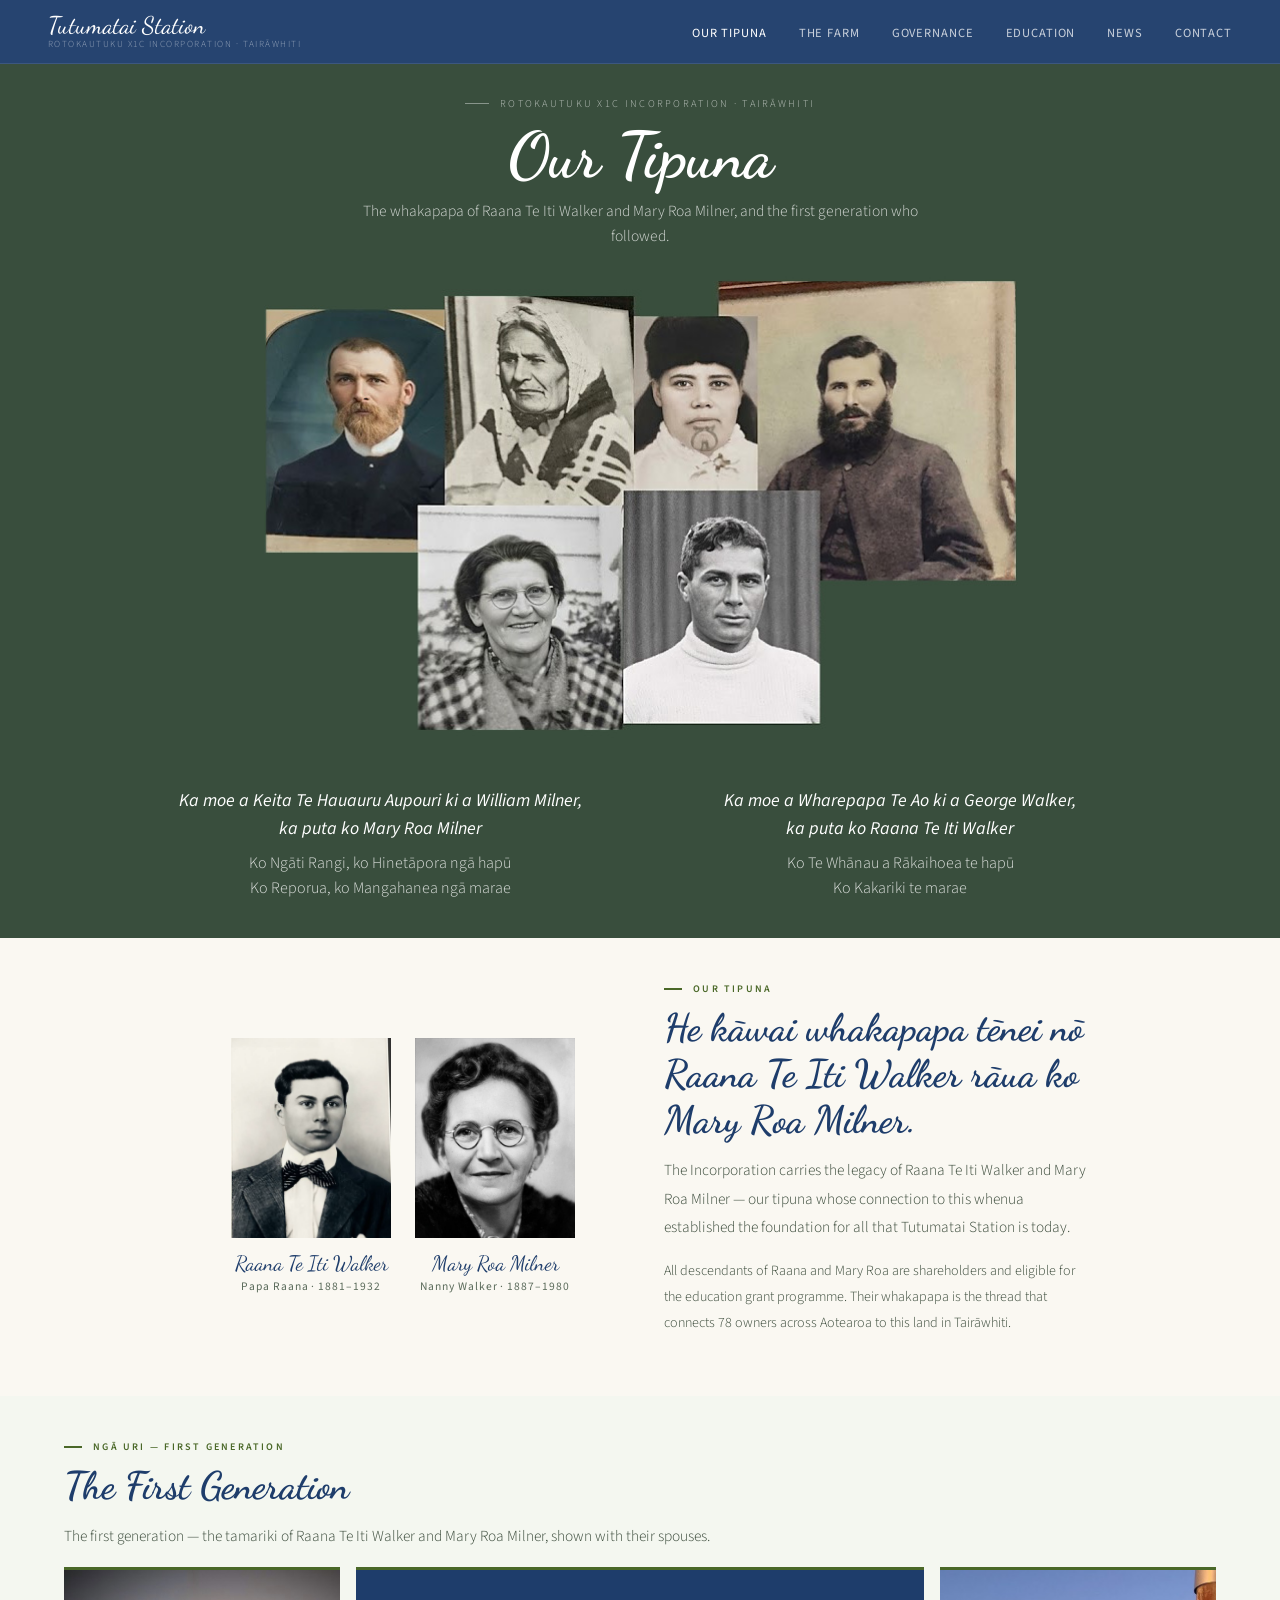
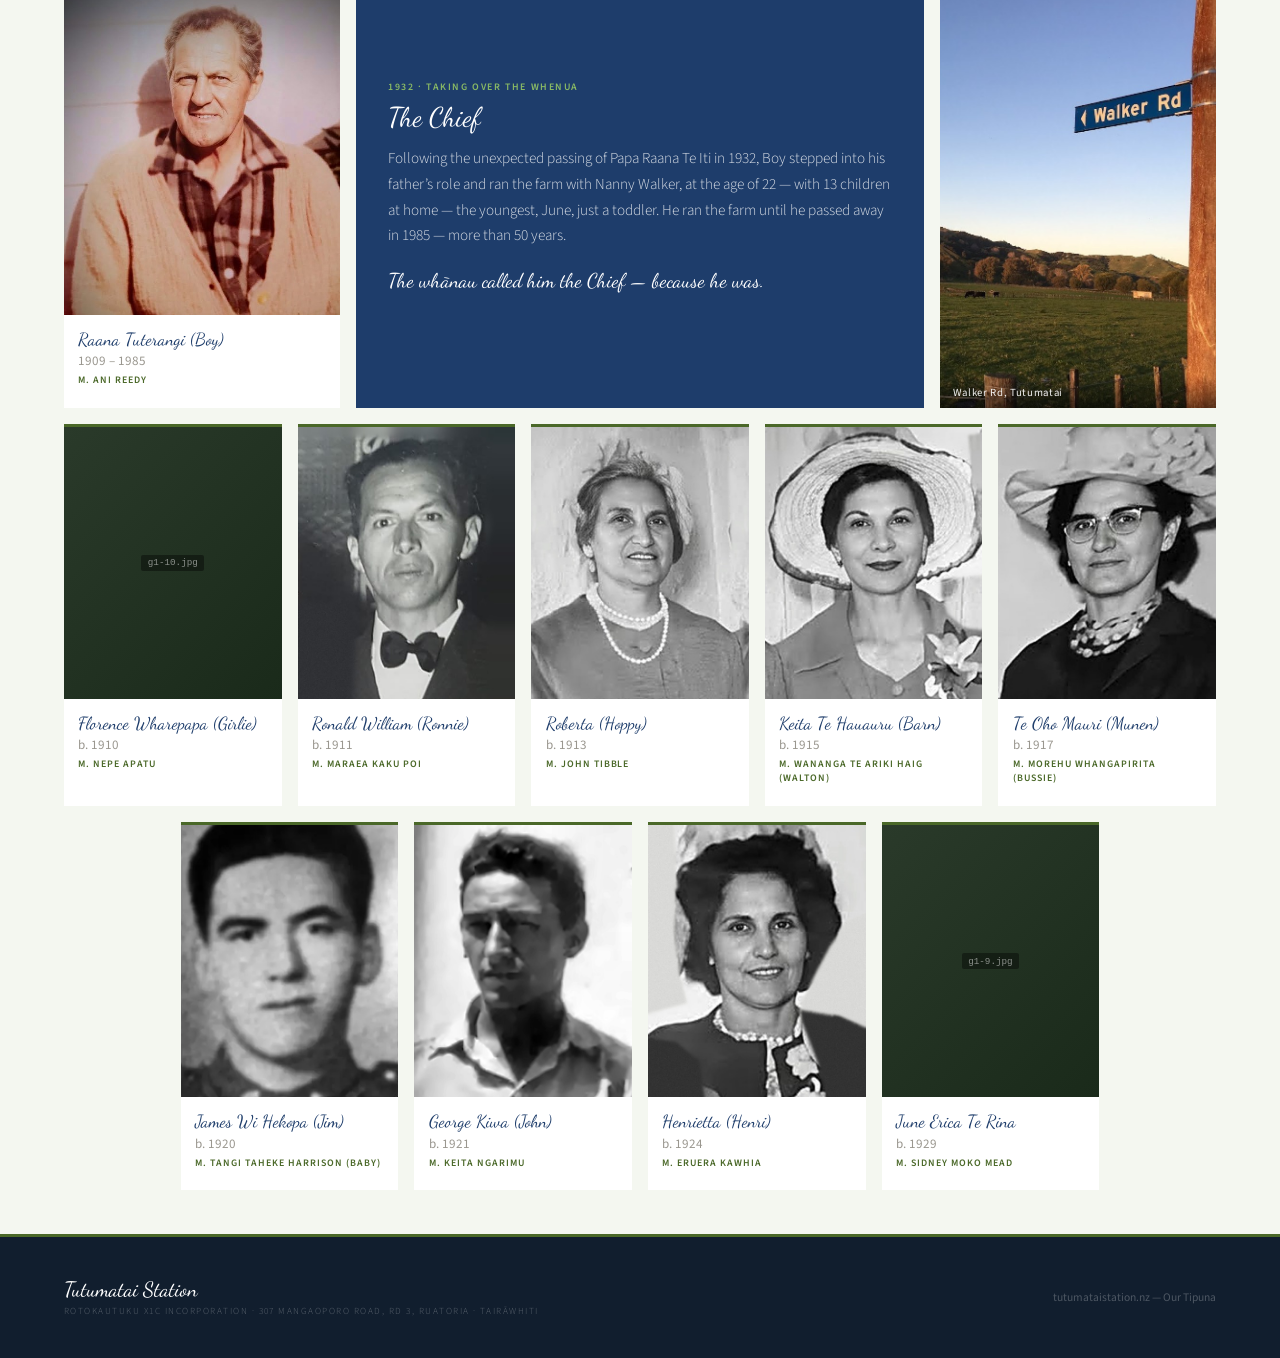
==== about.html @ 620fd0ef "Tipuna: June a toddler in 1932 Co-Authored-By: Claude Opus 5.5 <noreply@anthropic.com> Claude-Sessio" ====
<!DOCTYPE html>
<html lang="en">
<head>
<meta charset="UTF-8">
<meta name="description" content="Our tipuna — the whakapapa of Raana Te Iti Walker and Mary Roa Milner, and the first generation of Tutumatai Station."><meta name="viewport" content="width=device-width,initial-scale=1.0">
<title>Our Tipuna — Tutumatai Station</title>
<link rel="icon" href="/favicon.ico" sizes="any">
<link rel="icon" type="image/png" href="/favicon-32.png">
<link rel="apple-touch-icon" href="/apple-touch-icon.png">
<link href="https://fonts.googleapis.com/css2?family=Dancing+Script:wght@600;700&family=Source+Sans+3:ital,wght@0,300;0,400;0,600;1,400&display=swap" rel="stylesheet">
<link rel="stylesheet" href="/styles.css">
<style>
.tipuna-hero{margin-top:64px;background:#394e3d;color:white;padding:2rem 2rem 2.25rem;text-align:center;}
.th-head{max-width:1000px;margin:0 auto 1.5rem;}
.th-head .eyebrow{justify-content:center;}
.tipuna-hero h1{font-family:'Dancing Script',cursive;font-size:clamp(2.2rem,5vw,4.2rem);color:white;line-height:1.05;}
.th-sub{color:rgba(255,255,255,0.78);font-size:0.97rem;font-weight:300;max-width:560px;line-height:1.6;margin:0.6rem auto 0;}
.th-img{display:block;width:100%;max-width:800px;height:auto;margin:0 auto;}
.th-whakapapa{display:grid;grid-template-columns:1fr 1fr;gap:2.5rem;max-width:1000px;margin:2rem auto 0;}
.th-whakapapa p{color:rgba(255,255,255,0.82);font-size:1rem;font-weight:300;line-height:1.6;}
.th-whakapapa p.th-lead{color:white;font-size:1.12rem;font-weight:400;font-style:italic;margin-bottom:0.4rem;}
@media(max-width:700px){.tipuna-hero{padding:2rem 1rem 2.5rem;}.th-whakapapa{grid-template-columns:1fr;gap:1.5rem;}}
.hero{margin-top:64px;position:relative;display:flex;align-items:flex-end;overflow:hidden;}
.hero-img{position:absolute;inset:0;background-size:cover;background-position:center center;}
.hero-img::after{content:'';position:absolute;inset:0;background:linear-gradient(to bottom,rgba(0,0,0,0.05) 0%,rgba(0,0,0,0.45) 100%);}
.hero-content{position:relative;z-index:2;padding:0 4rem 3rem;}
.eyebrow{font-size:0.65rem;letter-spacing:0.22em;text-transform:uppercase;color:rgba(255,255,255,0.65);margin-bottom:0.7rem;display:flex;align-items:center;gap:0.7rem;font-weight:300;}
.eyebrow::before{content:'';display:block;width:24px;height:1px;background:rgba(255,255,255,0.4);}
.hero h1{font-family:'Dancing Script',cursive;font-size:clamp(2.2rem,5vw,4.2rem);color:white;line-height:1.05;text-shadow:0 2px 20px rgba(0,0,0,0.3);margin-bottom:0.5rem;}
.hero-sub{color:rgba(255,255,255,0.78);font-size:0.97rem;font-weight:300;max-width:500px;line-height:1.6;}
.section.sky{background:var(--light-sky);}
.lead{color:var(--text-mid);font-size:0.96rem;line-height:1.85;font-weight:300;max-width:700px;margin-bottom:1rem;}
.founders{display:grid;grid-template-columns:1fr 1fr;gap:3rem;align-items:center;max-width:900px;margin:0 auto;}
.founder-photos{display:flex;gap:1.5rem;justify-content:center;}
.founder-card{text-align:center;}
.founder-img{width:160px;height:200px;object-fit:cover;object-position:center top;filter:grayscale(20%);display:block;margin:0 auto 0.8rem;}
.founder-ph{width:160px;height:200px;background:#2a3a2a;display:flex;align-items:center;justify-content:center;margin:0 auto 0.8rem;}
.founder-ph span{font-family:monospace;font-size:0.6rem;color:rgba(255,255,255,0.5);background:rgba(0,0,0,0.4);padding:0.2rem 0.4rem;border-radius:2px;text-align:center;}
.founder-card .fname{font-family:'Dancing Script',cursive;font-size:1.3rem;color:var(--sky-dark);}
.founder-card .fdates{font-size:0.72rem;color:var(--text-light);letter-spacing:0.08em;margin-top:0.1rem;}
.strand-title{font-family:'Dancing Script',cursive;font-size:1.5rem;color:var(--sky-dark);margin:2.5rem 0 0.3rem;}
.strand-sub{font-size:0.78rem;color:var(--text-light);font-weight:300;margin-bottom:0.5rem;}
.tl{display:flex;flex-direction:column;gap:0;max-width:800px;margin:1rem auto 0;}
.tl-item{display:grid;grid-template-columns:120px 1fr;gap:1.25rem;padding:0.75rem 0;border-bottom:1px solid rgba(74,104,40,0.12);}
.tl-item:last-child{border-bottom:none;}
.tl-year{font-family:'Dancing Script',cursive;font-size:1.2rem;color:var(--pasture);line-height:1.1;padding-top:0.1rem;white-space:nowrap;}
.tl-content h4{font-size:0.9rem;font-weight:600;color:var(--sky-dark);margin-bottom:0.3rem;}
.tl-content p{font-size:0.82rem;color:var(--text-light);line-height:1.6;font-weight:300;}
@media(max-width:768px){
  nav{padding:0 1.2rem;}
  .nav-links{display:none;}
  .nav-hamburger{display:flex;}
  .nav-mobile.open{display:block;}
  .hero-content{padding:0 1.5rem 2rem;}
  .section{padding:2rem 1.25rem;}
  .founders{grid-template-columns:1fr;gap:2rem;}
  .founder-photos{flex-wrap:wrap;}
  .tl-item{grid-template-columns:80px 1fr;gap:1rem;}
  footer{flex-direction:column;gap:1rem;padding:2rem 1.5rem;text-align:center;}
}
@media(max-width:480px){
  .founder-photos{flex-direction:column;align-items:center;}
}
.com-grid{display:grid;grid-template-columns:repeat(4,1fr);gap:1rem;margin-top:0;}
.person-card{background:white;border-top:3px solid var(--pasture);overflow:hidden;}
.person-photo{width:100%;aspect-ratio:4/5;object-fit:cover;object-position:center;display:block;}
.person-photo-ph{width:100%;aspect-ratio:4/5;background:linear-gradient(135deg,#2a3a2a,#1a2a1a);display:flex;flex-direction:column;align-items:center;justify-content:center;gap:4px;}
.person-photo-ph span{font-family:monospace;font-size:0.58rem;color:rgba(255,255,255,0.5);background:rgba(0,0,0,0.4);padding:0.15rem 0.4rem;border-radius:2px;text-align:center;max-width:90%;word-break:break-all;}
.person-body{padding:0.9rem;}
.person-name{font-family:'Dancing Script',cursive;font-size:1.1rem;color:var(--sky-dark);margin-bottom:0.1rem;line-height:1.2;}
.person-role{font-size:0.62rem;letter-spacing:0.1em;text-transform:uppercase;color:var(--pasture);font-weight:600;margin-bottom:0.4rem;}
  .g1-featured{display:grid;grid-template-columns:repeat(4,1fr);gap:1rem;margin-bottom:1rem;align-items:stretch}
  .g1-featured .boy-feature{grid-column:span 2;}
  .boy-feature .bf-quote{margin-top:0.9rem;font-family:'Dancing Script',cursive;font-size:1.25rem;color:#fff;}
  .g1-row{display:flex;flex-wrap:wrap;justify-content:center;gap:1rem;}
  .g1-row > .person-card{flex:0 0 calc((100% - 4rem) / 5);}
  @media(max-width:900px){.g1-row > .person-card{flex-basis:calc((100% - 1rem) / 2);}}
  .wr-photo{margin:0;position:relative;border-top:3px solid var(--pasture);overflow:hidden;}
  .wr-photo img{width:100%;height:100%;object-fit:cover;object-position:62% 40%;display:block;}
  .wr-photo figcaption{position:absolute;left:0;right:0;bottom:0;padding:0.5rem 0.8rem;font-size:0.68rem;letter-spacing:0.06em;color:rgba(255,255,255,0.92);background:linear-gradient(to top,rgba(0,0,0,0.5),transparent);}
  .g1-dates{color:#9a978f;font-size:0.82rem;margin:2px 0 3px;}
  .g1-feature-text{background:#fff;border:1px solid #e6e3da;border-radius:8px;padding:20px 22px;display:flex;align-items:center;color:#6b6b63;font-style:italic;line-height:1.6}
@media(max-width:900px){.com-grid{grid-template-columns:repeat(3,1fr);}}
@media(max-width:768px){.com-grid{grid-template-columns:repeat(2,1fr);}}
@media(max-width:900px){.g1-featured{grid-template-columns:repeat(2,1fr)}.g1-featured .boy-feature{grid-column:1 / -1;order:-1;}}
.boy-feature{font-style:normal;background:var(--sky-dark);border-top:3px solid var(--pasture);display:flex;flex-direction:column;justify-content:center;padding:1.6rem 2rem;}
.bf-eyebrow{font-size:0.62rem;letter-spacing:0.16em;text-transform:uppercase;color:rgba(150,200,100,0.9);font-weight:600;margin-bottom:0.5rem;}
.bf-title{font-family:'Dancing Script',cursive;font-size:1.7rem;color:#fff;line-height:1.15;margin-bottom:0.8rem;}
.boy-feature p{color:rgba(255,255,255,0.82);font-style:normal;font-size:0.95rem;font-weight:300;line-height:1.7;margin:0;}
@media(max-width:760px){</style>
</head>
<body>

<nav>
  <a href="/index.html" class="nav-logo">Tutumatai Station<span>Rotokautuku X1C Incorporation · Tairāwhiti</span></a>
  <ul class="nav-links">
    <li><a href="/about.html" class="active">Our Tipuna</a></li>
    <li><a href="/farm.html">The Farm</a></li>
    <li><a href="/governance.html">Governance</a></li>
    <li><a href="/education.html">Education</a></li>
    <li><a href="/news.html">News</a></li>
    <li><a href="/contact.html">Contact</a></li>
  </ul>
  <button class="nav-hamburger" id="hamburger" aria-label="Menu"><span></span><span></span><span></span></button>
</nav>
<div class="nav-mobile" id="mobileNav">
  <a href="/about.html" class="active">Our Tipuna</a>
  <a href="/farm.html">The Farm</a>
  <a href="/governance.html">Governance</a>
  <a href="/education.html">Education</a>
  <a href="/news.html">News</a>
  <a href="/contact.html">Contact</a>
</div>

<!-- ✏️ Hero: tipuna-hero.jpg (tipuna portrait collage) + whakapapa text. Green #394e3d matches the photo background -->
<section class="tipuna-hero">
  <div class="th-head">
    <div class="eyebrow">Rotokautuku X1C Incorporation · Tairāwhiti</div>
    <h1>Our Tipuna</h1>
    <p class="th-sub">The whakapapa of Raana Te Iti Walker and Mary Roa Milner, and the first generation who followed.</p>
  </div>
  <img src="/images/tipuna-hero.jpg" srcset="/images/tipuna-hero.jpg 1x, /images/tipuna-hero@2x.jpg 2x" alt="Portraits of our tipuna" class="th-img" width="798" height="481">
  <div class="th-whakapapa">
    <div class="th-line">
      <p class="th-lead">Ka moe a Keita Te Hauauru Aupouri ki a William Milner,<br>ka puta ko Mary Roa Milner</p>
      <p>Ko Ngāti Rangi, ko Hinetāpora ngā hapū</p>
      <p>Ko Reporua, ko Mangahanea ngā marae</p>
    </div>
    <div class="th-line">
      <p class="th-lead">Ka moe a Wharepapa Te Ao ki a George Walker,<br>ka puta ko Raana Te Iti Walker</p>
      <p>Ko Te Whānau a Rākaihoea te hapū</p>
      <p>Ko Kakariki te marae</p>
    </div>
  </div>
</section>

<!-- ✏️ Tipuna section — about-1.jpg = Raana Te Iti Walker · about-2.jpg = Mary Roa Milner -->
<section class="section cream">
  <div class="inner">
    <div class="founders">
      <div class="founder-photos">
        <div class="founder-card">
          <img src="/images/about-1.jpg" alt="Raana Te Iti Walker" class="founder-img"
               onerror="this.outerHTML='<div class=\'founder-ph\'><span>about-1.jpg</span></div>'">
          <div class="fname">Raana Te Iti Walker</div>
          <div class="fdates">Papa Raana · 1881–1932</div>
        </div>
        <div class="founder-card">
          <img src="/images/about-2.jpg" alt="Mary Roa Milner" class="founder-img"
               onerror="this.outerHTML='<div class=\'founder-ph\'><span>about-2.jpg</span></div>'">
          <div class="fname">Mary Roa Milner</div>
          <div class="fdates">Nanny Walker · 1887–1980</div>
        </div>
      </div>
      <div>
        <div class="sec-label">Our tipuna</div>
        <h2>He kāwai whakapapa tēnei nō Raana Te Iti Walker rāua ko Mary Roa Milner.</h2>
        <p class="lead">The Incorporation carries the legacy of Raana Te Iti Walker and Mary Roa Milner — our tipuna whose connection to this whenua established the foundation for all that Tutumatai Station is today.</p>
        <p class="lead" style="font-size:0.88rem;">All descendants of Raana and Mary Roa are shareholders and eligible for the education grant programme. Their whakapapa is the thread that connects 78 owners across Aotearoa to this land in Tairāwhiti.</p>
      </div>
    </div>
  </div>
</section>

<a id="first-generation"></a>
<!-- ✏️ FIRST GENERATION (G1) — children of Raana & Mary Roa.
     Upload g1-1.jpg … g1-8.jpg to images/ and replace the [G1 name] text. Two rows of four, eldest first. -->
<section class="section">
  <div class="inner">
    <div class="sec-label">Ngā uri — First Generation</div>
    <h2>The First Generation</h2>
    <p class="lead">The first generation — the tamariki of Raana Te Iti Walker and Mary Roa Milner, shown with their spouses.</p>

    <div class="g1-featured">
      <div class="person-card">
        <img src="/images/g1-1.jpg?v=20261014b" class="person-photo" alt="Raana Tuterangi"
             onerror="this.outerHTML='<div class=\'person-photo-ph\'><span>g1-1.jpg</span></div>'">
        <div class="person-body">
          <div class="person-name">Raana Tuterangi (Boy)</div>
          <div class="g1-dates">1909 – 1985</div>
          <div class="person-role">m. Ani Reedy</div>
        </div>
      </div>
      <div class="boy-feature">
          <div class="bf-eyebrow">1932 · Taking over the whenua</div>
          <div class="bf-title">The Chief</div>
          <p>Following the unexpected passing of Papa Raana Te Iti in 1932, Boy stepped into his father&rsquo;s role and ran the farm with Nanny Walker, at the age of 22 — with 13 children at home — the youngest, June, just a toddler. He ran the farm until he passed away in 1985 — more than 50 years.</p>
          <p class="bf-quote">The whānau called him the Chief — because he was.</p>
      </div>
      <figure class="wr-photo">
        <img src="/images/walker-rd.jpg?v=20261014a" alt="Walker Rd sign beside the paddocks at Tutumatai">
        <figcaption>Walker Rd, Tutumatai</figcaption>
      </figure>
    </div>

    <div class="com-grid g1-row">

      <div class="person-card">
        <img src="/images/g1-10.jpg?v=20261015a" class="person-photo" alt="Florence Wharepapa (Girlie)"
             onerror="this.outerHTML='<div class=\'person-photo-ph\'><span>g1-10.jpg</span></div>'">
        <div class="person-body">
          <div class="person-name">Florence Wharepapa (Girlie)</div>
          <div class="g1-dates">b. 1910</div>
          <div class="person-role">m. Nepe Apatu</div>
        </div>
      </div>

      <div class="person-card">
        <img src="/images/g1-2.jpg?v=20261014b" class="person-photo" alt="Ronald William (Ronnie)"
             onerror="this.outerHTML='<div class=\'person-photo-ph\'><span>g1-2.jpg</span></div>'">
        <div class="person-body">
          <div class="person-name">Ronald William (Ronnie)</div>
          <div class="g1-dates">b. 1911</div>
          <div class="person-role">m. Maraea Kaku Poi</div>
        </div>
      </div>

      <div class="person-card">
        <img src="/images/g1-3.jpg?v=20261014b" class="person-photo" alt="Roberta (Hoppy)"
             onerror="this.outerHTML='<div class=\'person-photo-ph\'><span>g1-3.jpg</span></div>'">
        <div class="person-body">
          <div class="person-name">Roberta (Hoppy)</div>
          <div class="g1-dates">b. 1913</div>
          <div class="person-role">m. John Tibble</div>
        </div>
      </div>

      <div class="person-card">
        <img src="/images/g1-4.jpg?v=20261014b" class="person-photo" alt="Keita Te Hauauru (Barn)"
             onerror="this.outerHTML='<div class=\'person-photo-ph\'><span>g1-4.jpg</span></div>'">
        <div class="person-body">
          <div class="person-name">Keita Te Hauauru (Barn)</div>
          <div class="g1-dates">b. 1915</div>
          <div class="person-role">m. Wananga Te Ariki Haig (Walton)</div>
        </div>
      </div>

      <div class="person-card">
        <img src="/images/g1-5.jpg?v=20261014b" class="person-photo" alt="Te Oho Mauri (Munen)"
             onerror="this.outerHTML='<div class=\'person-photo-ph\'><span>g1-5.jpg</span></div>'">
        <div class="person-body">
          <div class="person-name">Te Oho Mauri (Munen)</div>
          <div class="g1-dates">b. 1917</div>
          <div class="person-role">m. Morehu Whangapirita (Bussie)</div>
        </div>
      </div>

      <div class="person-card">
        <img src="/images/g1-6.jpg?v=20261014d" class="person-photo" alt="James Wi Hekopa (Jim)"
             onerror="this.outerHTML='<div class=\'person-photo-ph\'><span>g1-6.jpg</span></div>'">
        <div class="person-body">
          <div class="person-name">James Wi Hekopa (Jim)</div>
          <div class="g1-dates">b. 1920</div>
          <div class="person-role">m. Tangi Taheke Harrison (Baby)</div>
        </div>
      </div>

      <div class="person-card">
        <img src="/images/g1-7.jpg?v=20261014b" class="person-photo" alt="George Kiwa (John)"
             onerror="this.outerHTML='<div class=\'person-photo-ph\'><span>g1-7.jpg</span></div>'">
        <div class="person-body">
          <div class="person-name">George Kiwa (John)</div>
          <div class="g1-dates">b. 1921</div>
          <div class="person-role">m. Keita Ngarimu</div>
        </div>
      </div>

      <div class="person-card">
        <img src="/images/g1-8.jpg?v=20261014b" class="person-photo" alt="Henrietta (Henri)"
             onerror="this.outerHTML='<div class=\'person-photo-ph\'><span>g1-8.jpg</span></div>'">
        <div class="person-body">
          <div class="person-name">Henrietta (Henri)</div>
          <div class="g1-dates">b. 1924</div>
          <div class="person-role">m. Eruera Kawhia</div>
        </div>
      </div>

      <div class="person-card">
        <img src="/images/g1-9.jpg?v=20261014b" class="person-photo" alt="June Erica Te Rina"
             onerror="this.outerHTML='<div class=\'person-photo-ph\'><span>g1-9.jpg</span></div>'">
        <div class="person-body">
          <div class="person-name">June Erica Te Rina</div>
          <div class="g1-dates">b. 1929</div>
          <div class="person-role">m. Sidney Moko Mead</div>
        </div>
      </div>

    </div>
  </div>
</section>

<footer>
  <div class="logo">Tutumatai Station<span>Rotokautuku X1C Incorporation · 307 Mangaoporo Road, RD 3, Ruatoria · Tairāwhiti</span></div>
  <p>tutumataistation.nz — Our Tipuna</p>
</footer>

<script>
const btn = document.getElementById('hamburger');
const mob = document.getElementById('mobileNav');
btn.addEventListener('click', () => mob.classList.toggle('open'));
document.querySelectorAll('.nav-mobile a').forEach(a => a.addEventListener('click', () => mob.classList.remove('open')));
</script>
</body>
</html>
---- styles.css ----
:root{--sky:#2d5a96;--sky-dark:#1e3d6b;--pasture:#4a6828;--pasture-mid:#384f1e;--pasture-light:#607040;--off-white:#f4f7f0;--light-sky:#e8f0f8;--cream:#faf8f2;--text:#1a2a1a;--text-mid:#3a4a3a;--text-light:#5a6a5a;}
*{margin:0;padding:0;box-sizing:border-box;}
body{font-family:'Source Sans 3',sans-serif;background:var(--off-white);color:var(--text);overflow-x:hidden;}
nav{position:fixed;top:0;left:0;right:0;z-index:100;display:flex;align-items:center;justify-content:space-between;padding:0 3rem;height:64px;background:rgba(30,61,107,0.96);backdrop-filter:blur(8px);border-bottom:1px solid rgba(255,255,255,0.1);}
.nav-logo{font-family:'Dancing Script',cursive;font-size:1.5rem;color:white;line-height:1;text-decoration:none;}
.nav-logo span{display:block;font-family:'Source Sans 3',sans-serif;font-size:0.58rem;letter-spacing:0.16em;text-transform:uppercase;color:rgba(255,255,255,0.5);font-weight:300;margin-top:2px;}
.nav-links{display:flex;gap:2rem;list-style:none;align-items:center;}
.nav-links a{color:rgba(255,255,255,0.75);text-decoration:none;font-size:0.78rem;letter-spacing:0.07em;text-transform:uppercase;transition:color 0.2s;}
.nav-links a:hover,.nav-links a.active{color:white;}
.nav-portal{background:var(--pasture)!important;color:white!important;padding:0.4rem 1rem;border-radius:2px;font-weight:600!important;}
.nav-hamburger{display:none;background:none;border:none;cursor:pointer;padding:0.5rem;flex-direction:column;gap:5px;}
.nav-hamburger span{display:block;width:22px;height:2px;background:white;border-radius:1px;}
.nav-mobile{display:none;position:fixed;top:64px;left:0;right:0;background:rgba(30,61,107,0.98);z-index:99;padding:1rem 0;border-bottom:2px solid var(--pasture);}
.nav-mobile a{display:block;color:rgba(255,255,255,0.85);text-decoration:none;font-size:0.85rem;letter-spacing:0.07em;text-transform:uppercase;padding:0.8rem 2rem;border-bottom:1px solid rgba(255,255,255,0.06);}
.nav-mobile a:hover{color:white;background:rgba(255,255,255,0.05);}
.nav-mobile .mob-portal{background:var(--pasture);color:white!important;margin:0.8rem 2rem 0;padding:0.7rem 1rem;text-align:center;display:block;}
.section{padding:2.75rem 4rem;}
.section.cream{background:var(--cream);}
.inner{max-width:1200px;margin:0 auto;}
.sec-label{font-size:0.63rem;letter-spacing:0.22em;text-transform:uppercase;color:var(--pasture);margin-bottom:0.6rem;display:flex;align-items:center;gap:0.7rem;font-weight:600;}
.sec-label::before{content:'';display:block;width:18px;height:2px;background:var(--pasture);}
h2{font-family:'Dancing Script',cursive;font-size:clamp(1.8rem,3vw,2.6rem);color:var(--sky-dark);line-height:1.2;margin-bottom:0.8rem;}
footer{background:#111e2e;padding:2.5rem 4rem;display:flex;align-items:center;justify-content:space-between;border-top:3px solid var(--pasture);}
footer .logo{font-family:'Dancing Script',cursive;font-size:1.3rem;color:white;}
footer .logo span{display:block;font-family:'Source Sans 3',sans-serif;font-size:0.58rem;letter-spacing:0.16em;text-transform:uppercase;color:rgba(255,255,255,0.3);font-weight:300;margin-top:2px;}
footer p{font-size:0.72rem;color:rgba(255,255,255,0.25);}

/* Framed hero — green band, title above, photo framed below (all pages) */
.framed-hero{margin-top:64px;background:#394e3d;padding:2rem 2rem 2.25rem;text-align:center;display:flex;flex-direction:column;align-items:center;}
.framed-hero .eyebrow{justify-content:center;font-size:0.65rem;letter-spacing:0.22em;text-transform:uppercase;color:rgba(255,255,255,0.65);margin-bottom:0.7rem;display:flex;align-items:center;gap:0.7rem;font-weight:300;}
.framed-hero .eyebrow::before{content:'';display:block;width:24px;height:1px;background:rgba(255,255,255,0.4);}
.framed-hero h1{font-family:'Dancing Script',cursive;font-size:clamp(2.2rem,5vw,4.2rem);color:white;line-height:1.05;margin-bottom:0.5rem;}
.framed-hero .hero-sub{color:rgba(255,255,255,0.78);font-size:0.97rem;font-weight:300;max-width:600px;line-height:1.6;margin:0 auto 1.8rem;}
.framed-hero .fh-photo{width:100%;max-width:1200px;aspect-ratio:16/8;object-fit:cover;display:block;box-shadow:0 6px 24px rgba(0,0,0,0.35);}
.framed-hero .ctas{justify-content:center;margin:0 0 1.8rem;}
@media(max-width:768px){.framed-hero{padding:1.75rem 1rem 2rem;}.framed-hero .fh-photo{aspect-ratio:4/3;}}
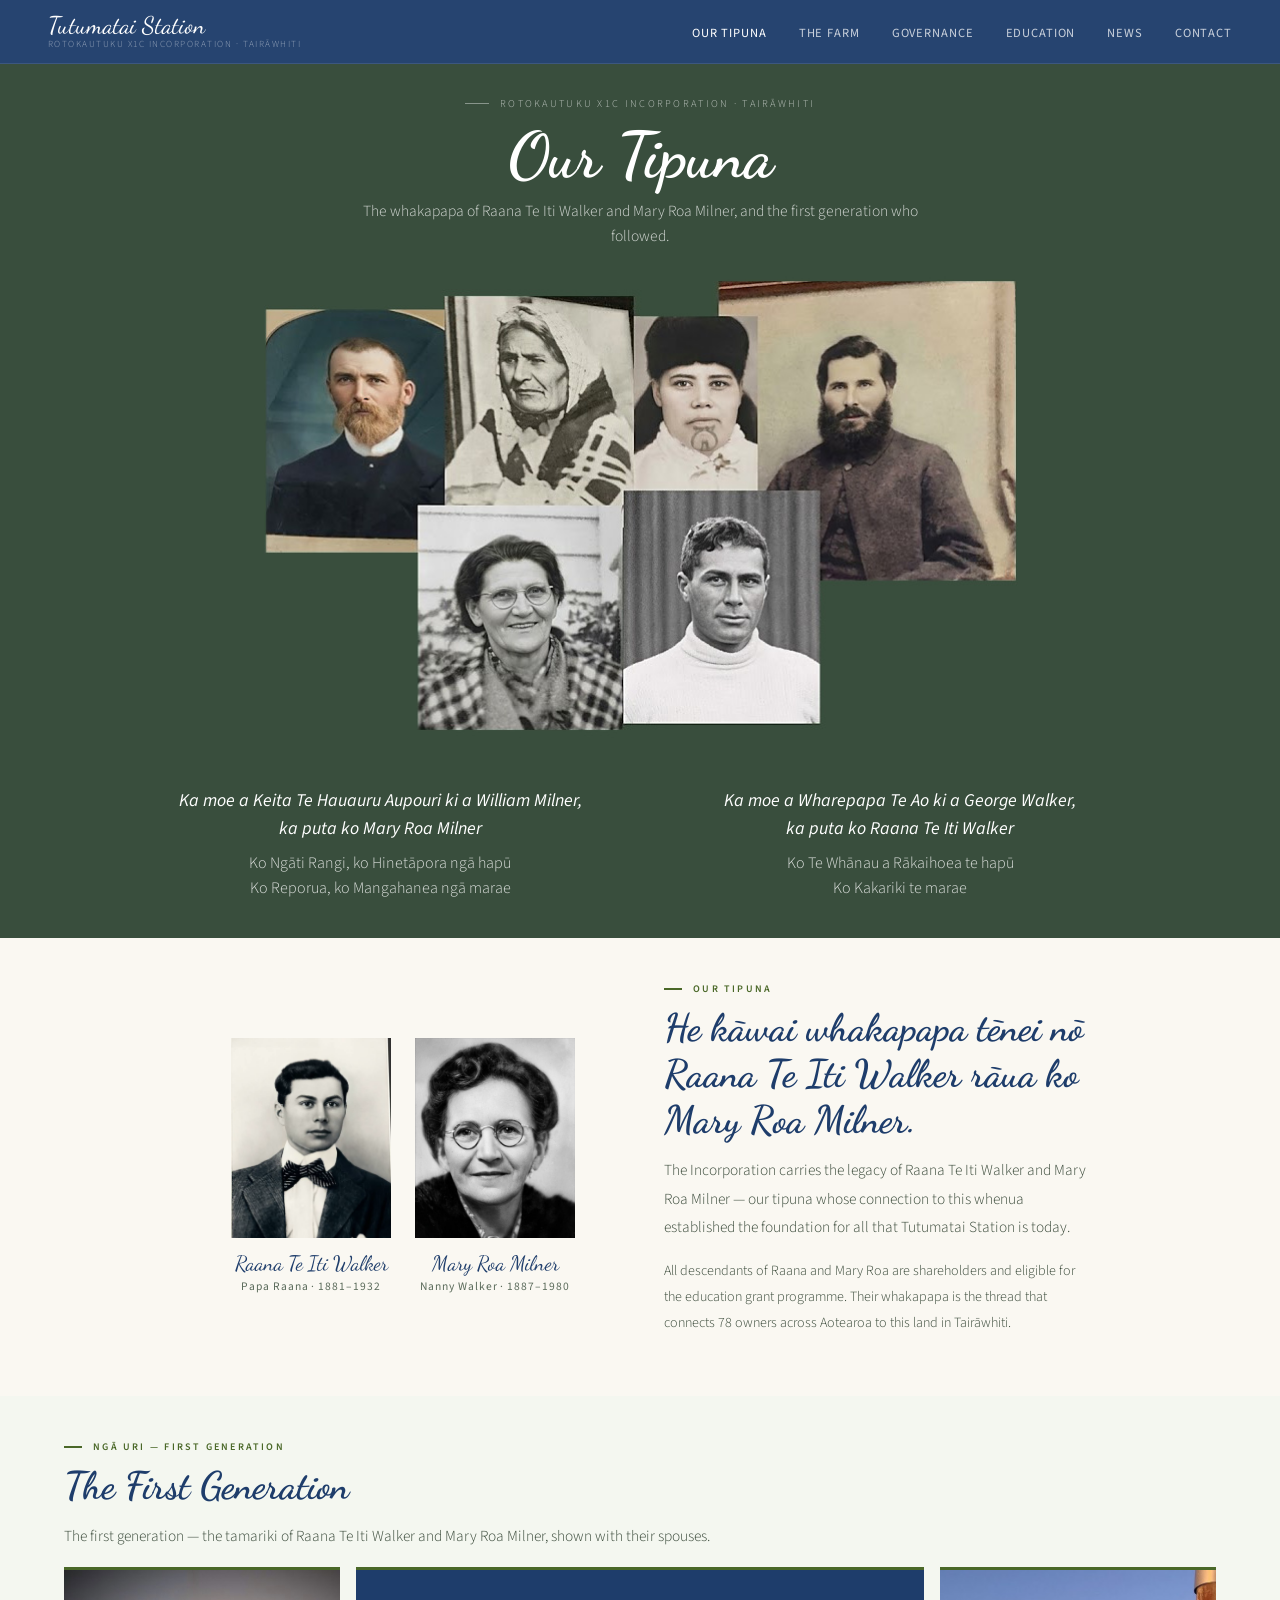
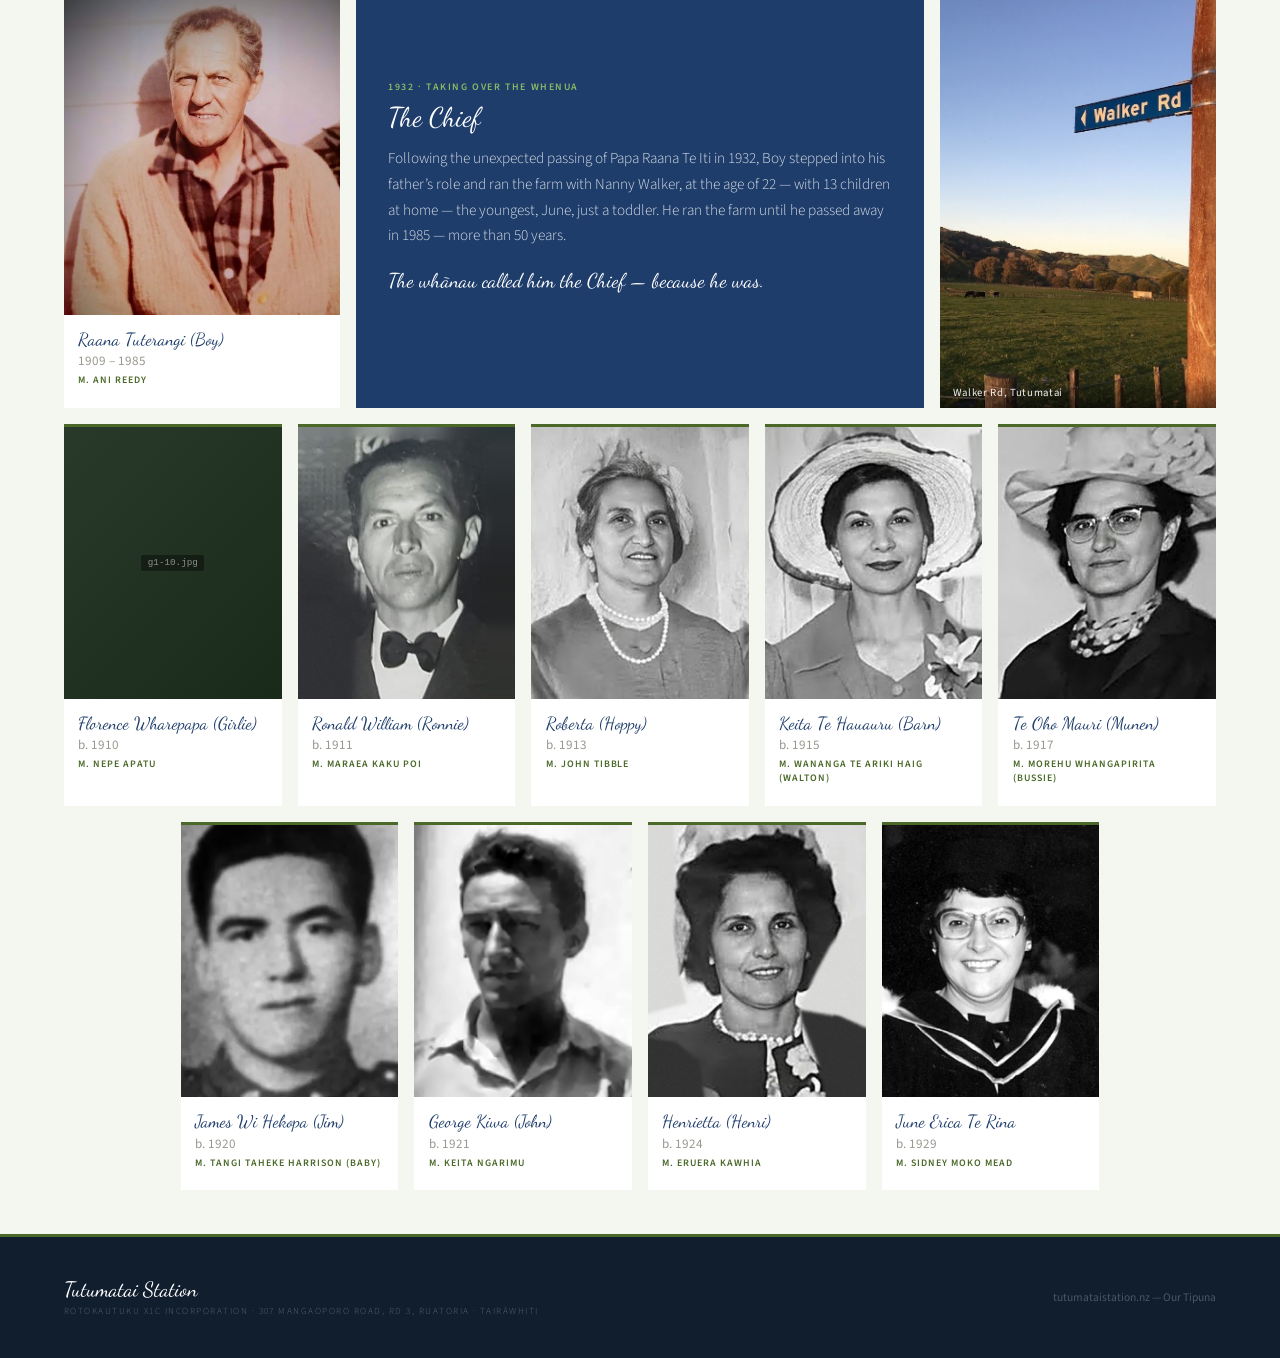
==== commit 87db5152: "Tipuna: June's portrait Co-Authored-By: Claude Opus 5.5 <noreply@anthropic.com> Claude-Session: http" ====
--- a/about.html
+++ b/about.html
@@ -276,7 +276,7 @@
       </div>
 
       <div class="person-card">
-        <img src="/images/g1-9.jpg?v=20261014b" class="person-photo" alt="June Erica Te Rina"
+        <img src="/images/g1-9.jpg?v=20261015a" class="person-photo" alt="June Erica Te Rina"
              onerror="this.outerHTML='<div class=\'person-photo-ph\'><span>g1-9.jpg</span></div>'">
         <div class="person-body">
           <div class="person-name">June Erica Te Rina</div>
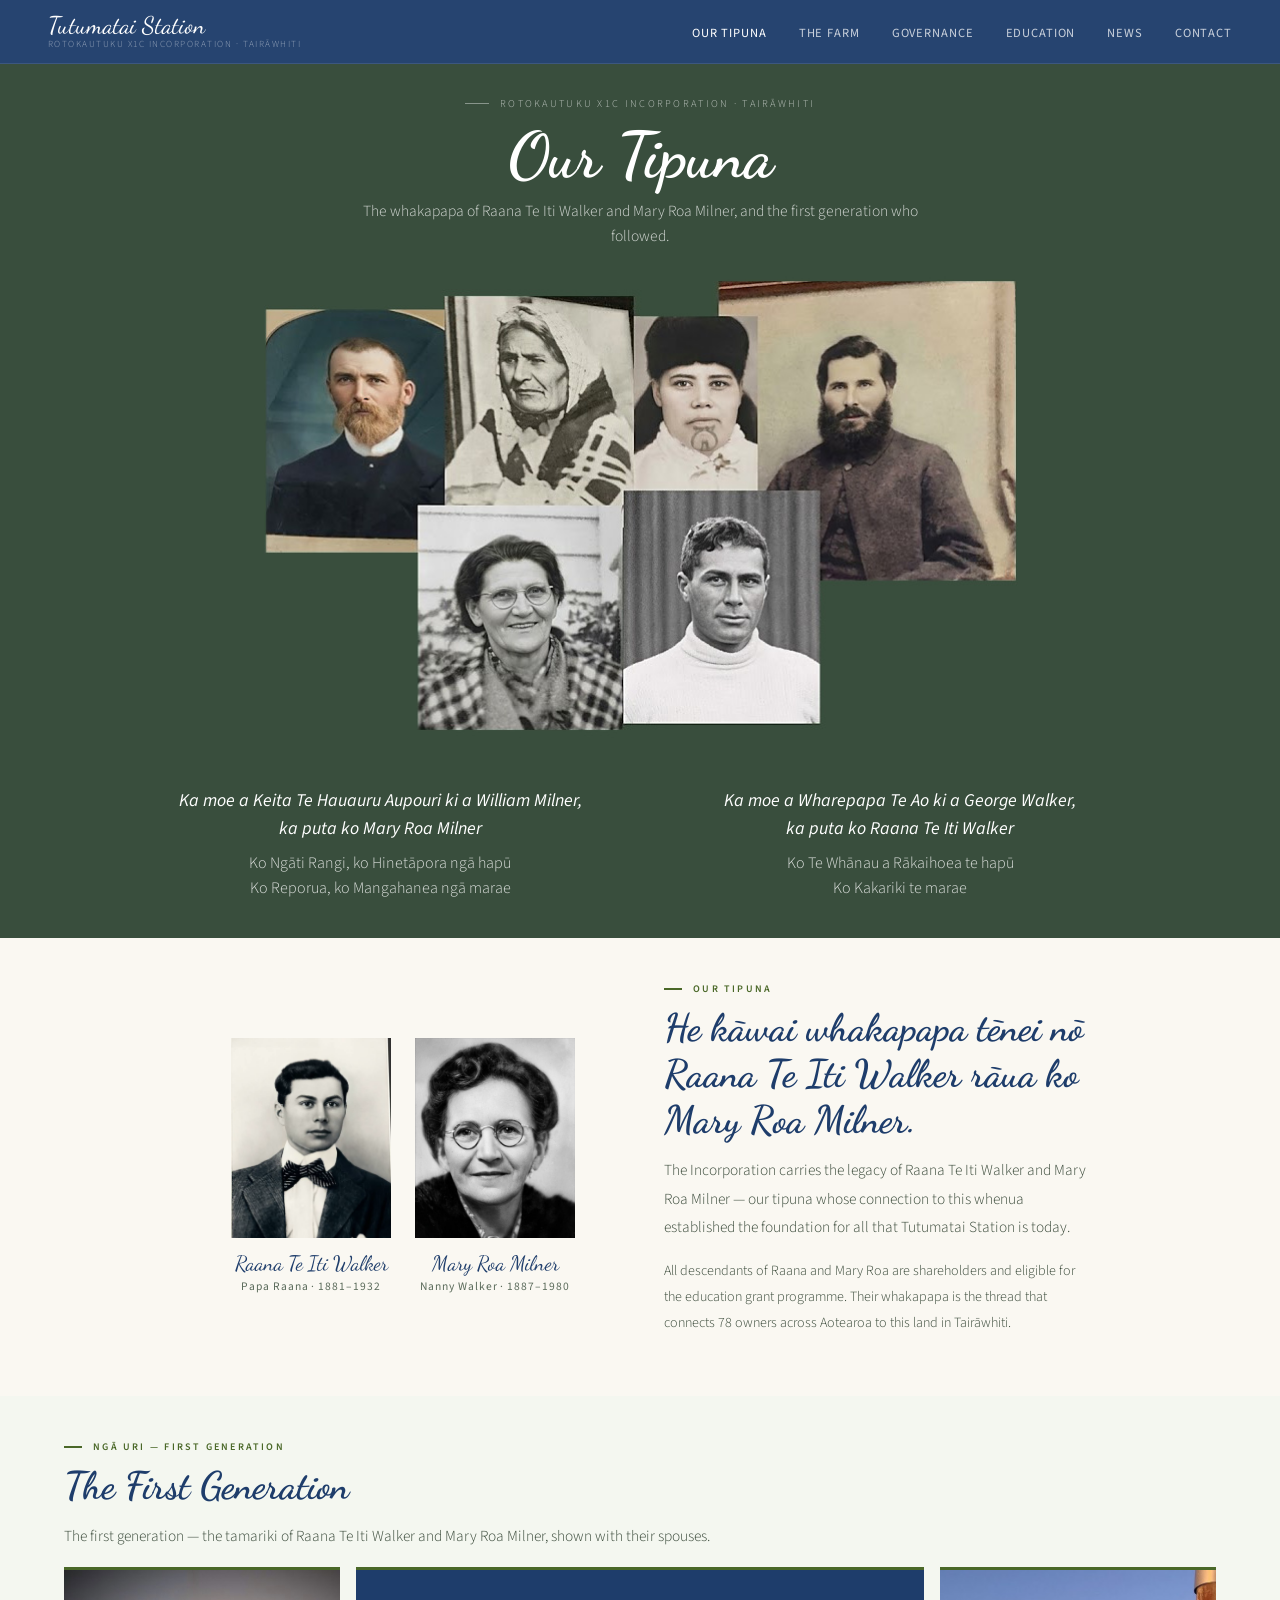
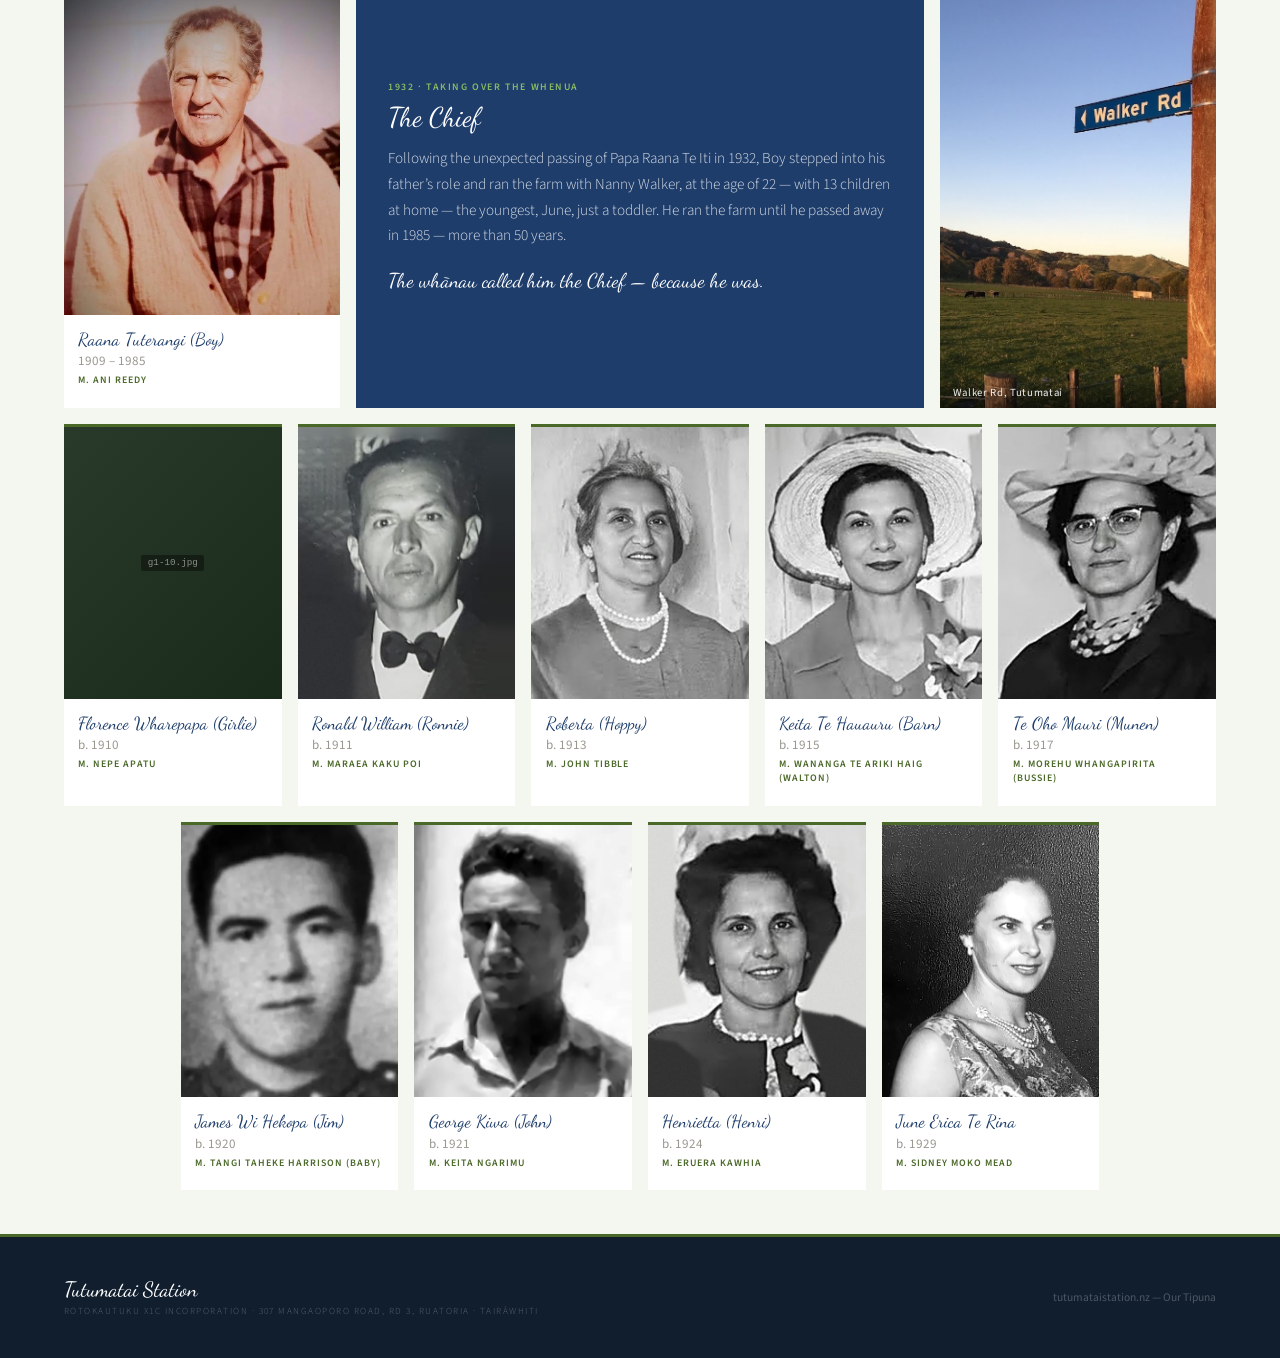
==== commit 8ca67ebe: "Tipuna: new photo of June Co-Authored-By: Claude Opus 5.5 <noreply@anthropic.com> Claude-Session: ht" ====
--- a/about.html
+++ b/about.html
@@ -276,7 +276,7 @@
       </div>
 
       <div class="person-card">
-        <img src="/images/g1-9.jpg?v=20261015a" class="person-photo" alt="June Erica Te Rina"
+        <img src="/images/g1-9.jpg?v=20261015b" class="person-photo" alt="June Erica Te Rina"
              onerror="this.outerHTML='<div class=\'person-photo-ph\'><span>g1-9.jpg</span></div>'">
         <div class="person-body">
           <div class="person-name">June Erica Te Rina</div>
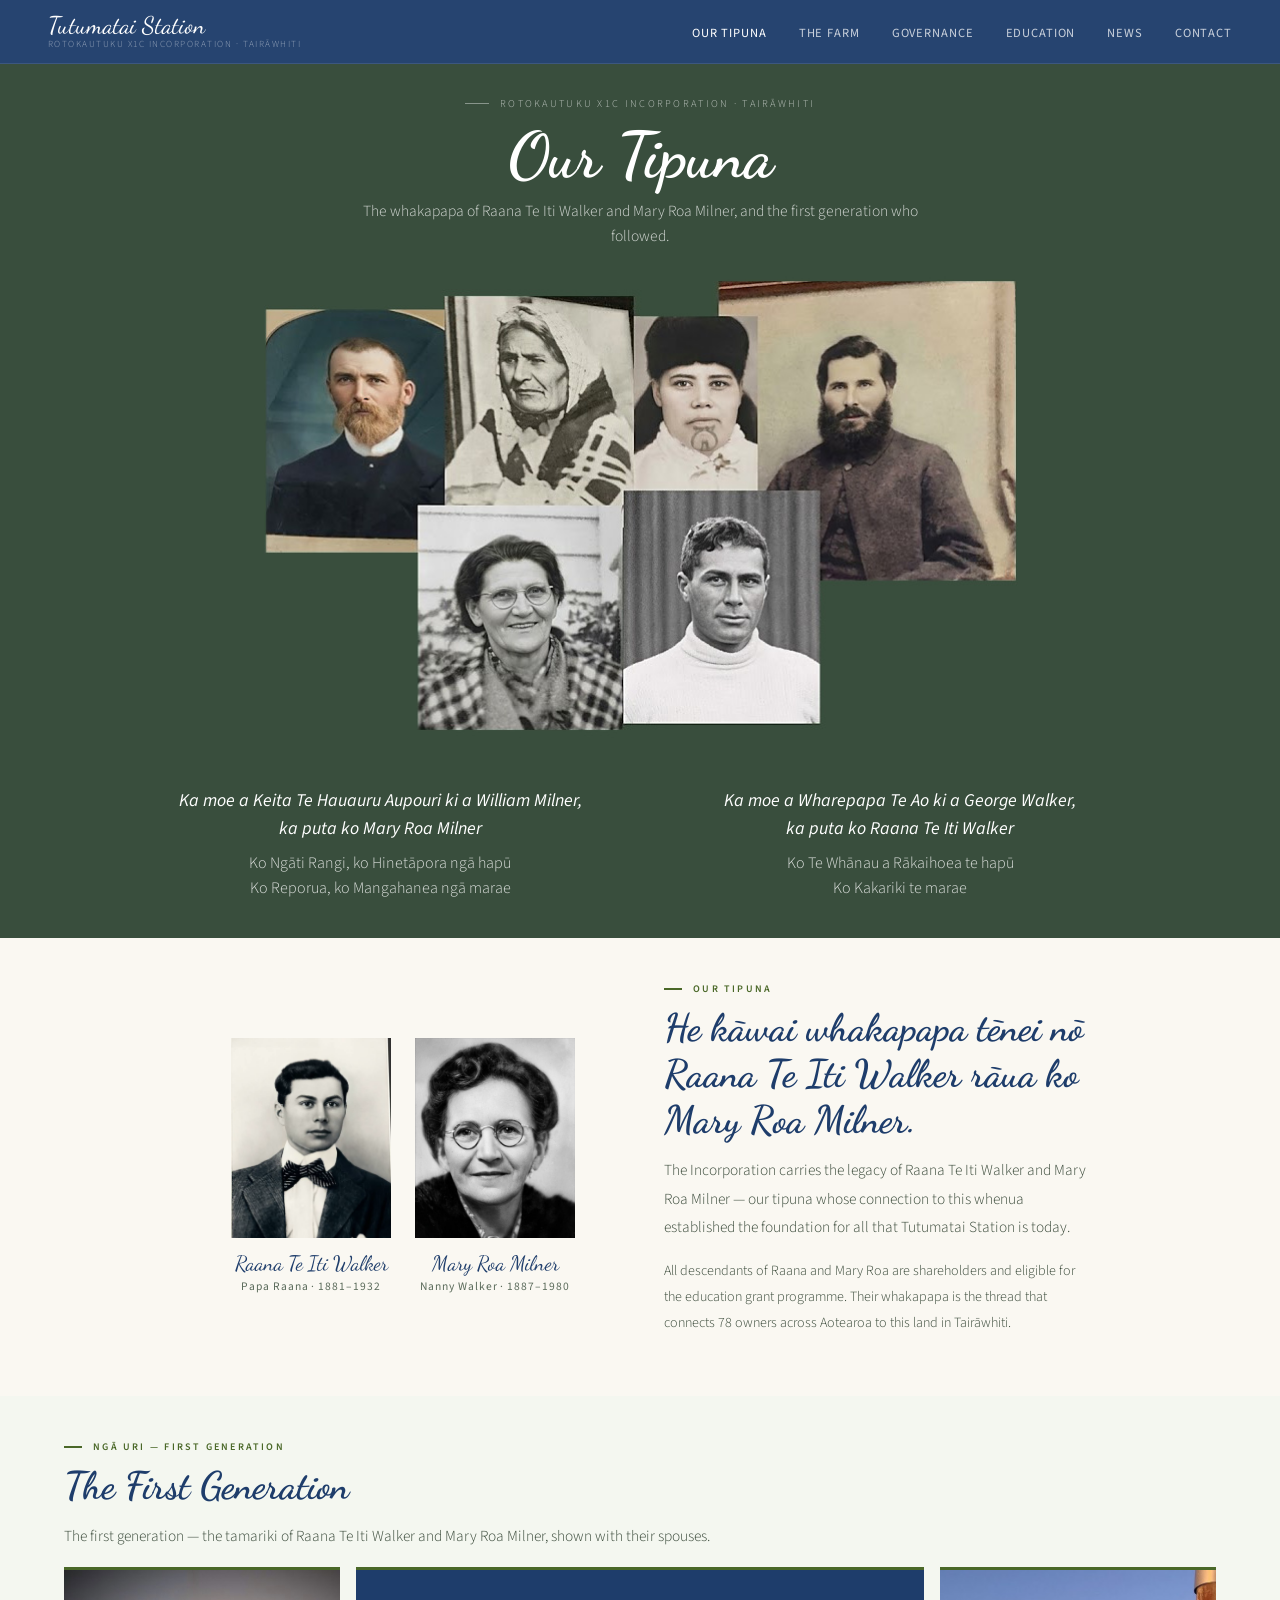
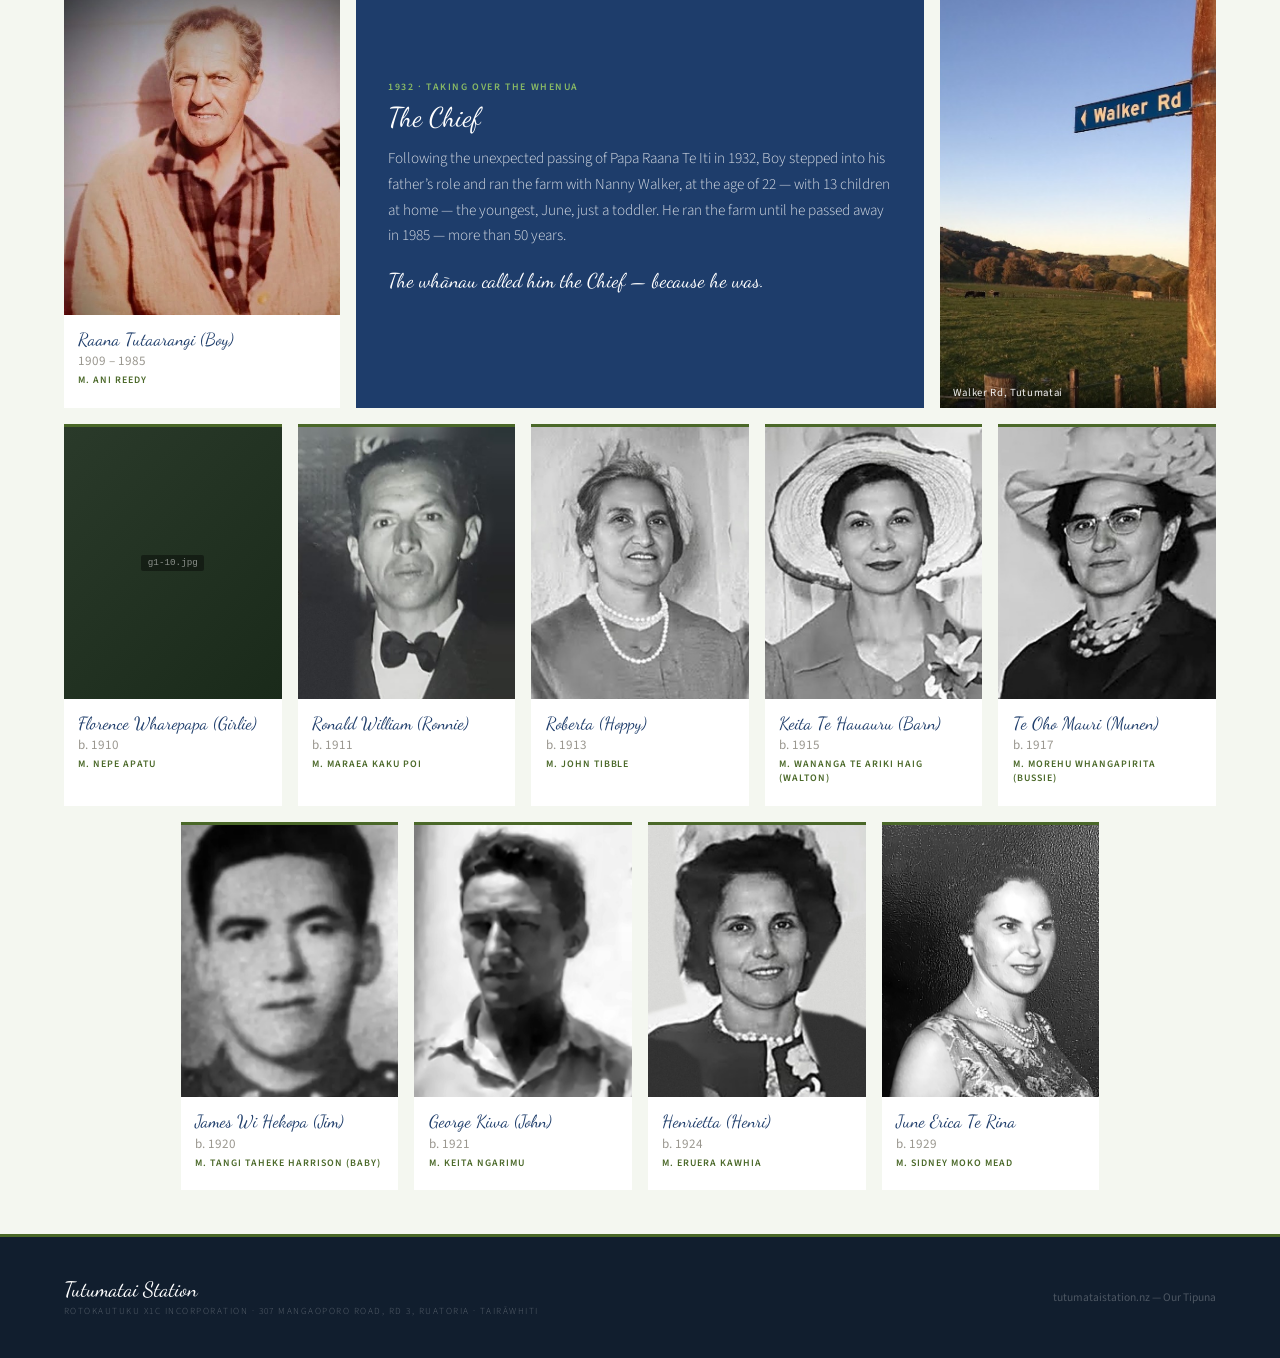
==== commit 9ee3e3ec: "Spelling: Tuterangi to Tutaarangi Co-Authored-By: Claude Opus 5.5 <noreply@anthropic.com> Claude-Ses" ====
--- a/about.html
+++ b/about.html
@@ -173,10 +173,10 @@
 
     <div class="g1-featured">
       <div class="person-card">
-        <img src="/images/g1-1.jpg?v=20261014b" class="person-photo" alt="Raana Tuterangi"
+        <img src="/images/g1-1.jpg?v=20261014b" class="person-photo" alt="Raana Tutaarangi"
              onerror="this.outerHTML='<div class=\'person-photo-ph\'><span>g1-1.jpg</span></div>'">
         <div class="person-body">
-          <div class="person-name">Raana Tuterangi (Boy)</div>
+          <div class="person-name">Raana Tutaarangi (Boy)</div>
           <div class="g1-dates">1909 – 1985</div>
           <div class="person-role">m. Ani Reedy</div>
         </div>
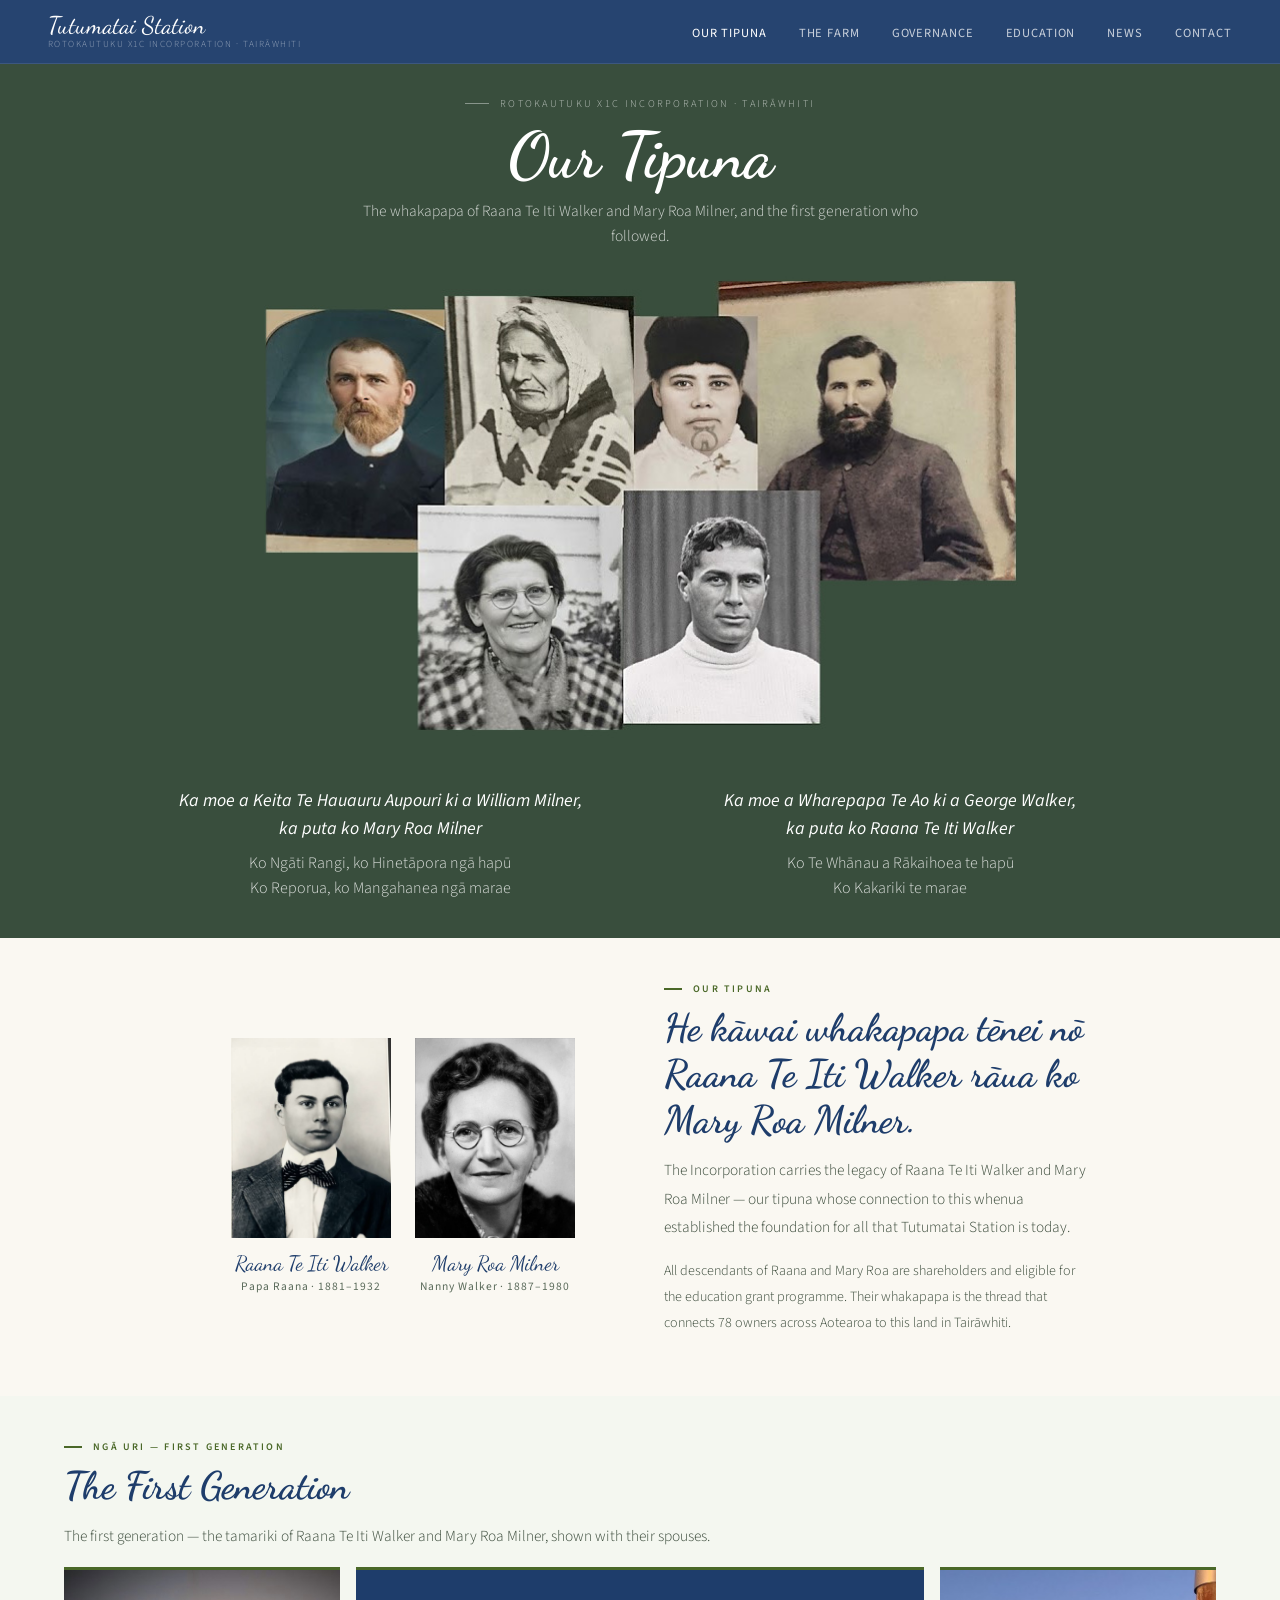
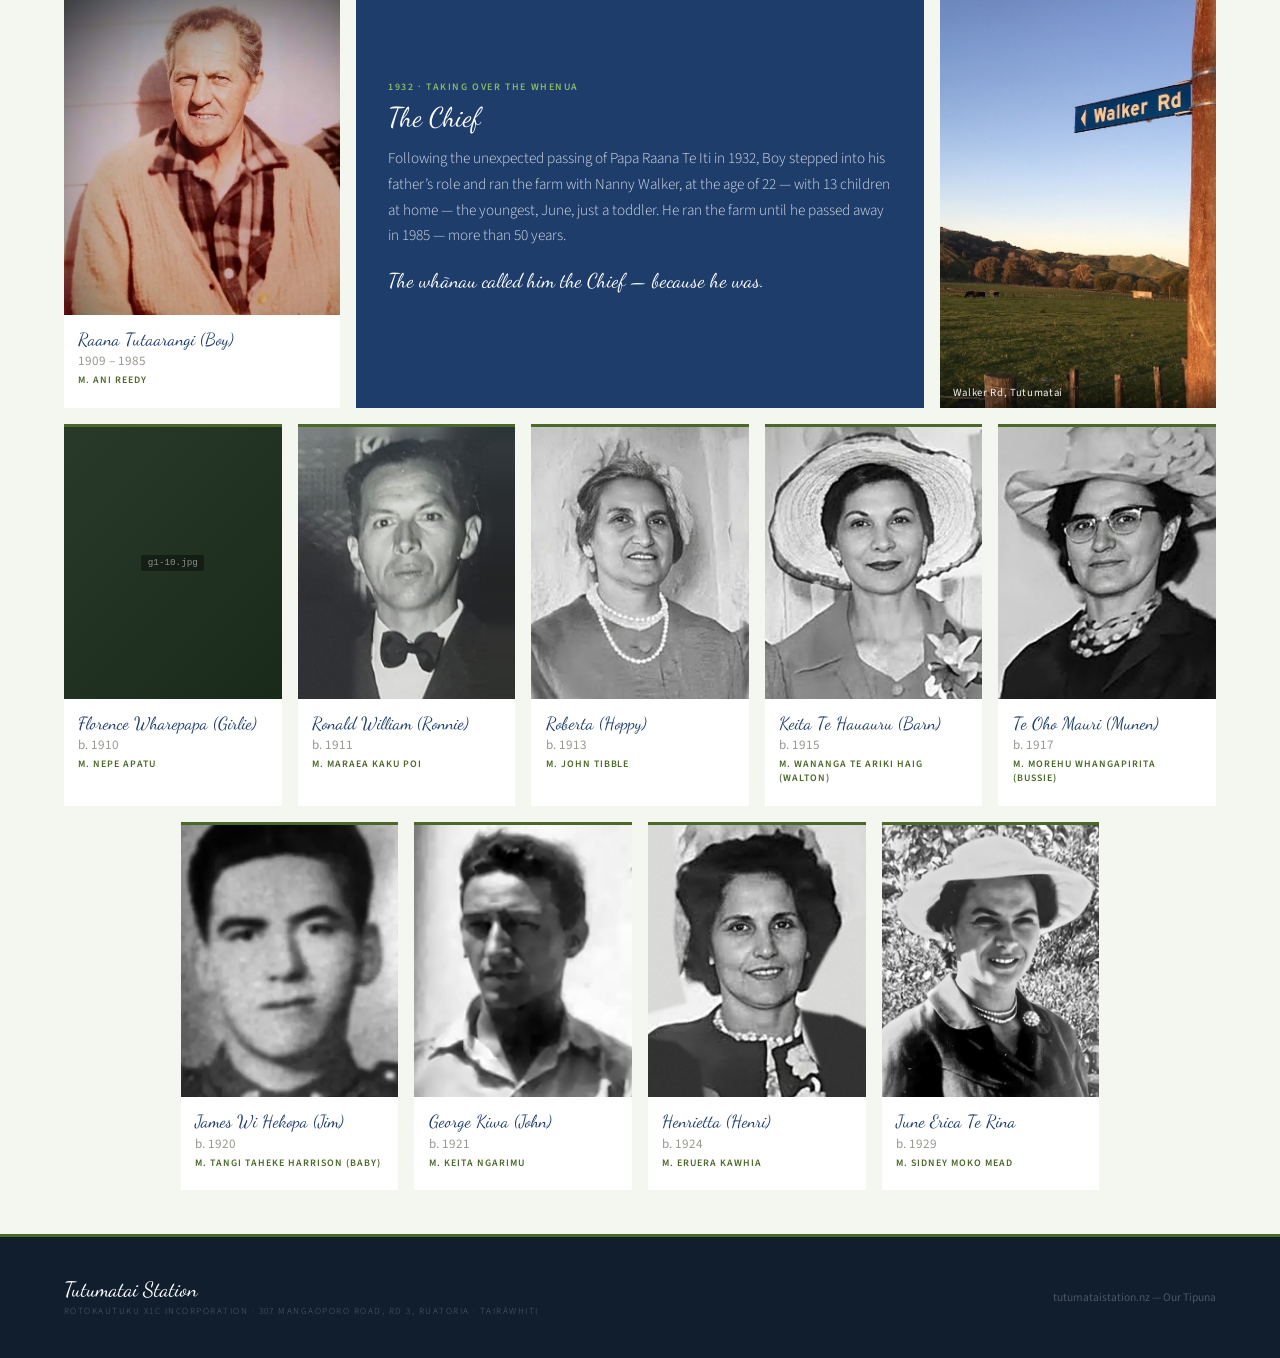
==== commit b799640a: "Tipuna: new photo of June Co-Authored-By: Claude Opus 5.5 <noreply@anthropic.com> Claude-Session: ht" ====
--- a/about.html
+++ b/about.html
@@ -276,7 +276,7 @@
       </div>
 
       <div class="person-card">
-        <img src="/images/g1-9.jpg?v=20261015b" class="person-photo" alt="June Erica Te Rina"
+        <img src="/images/g1-9.jpg?v=20261021a" class="person-photo" alt="June Erica Te Rina"
              onerror="this.outerHTML='<div class=\'person-photo-ph\'><span>g1-9.jpg</span></div>'">
         <div class="person-body">
           <div class="person-name">June Erica Te Rina</div>
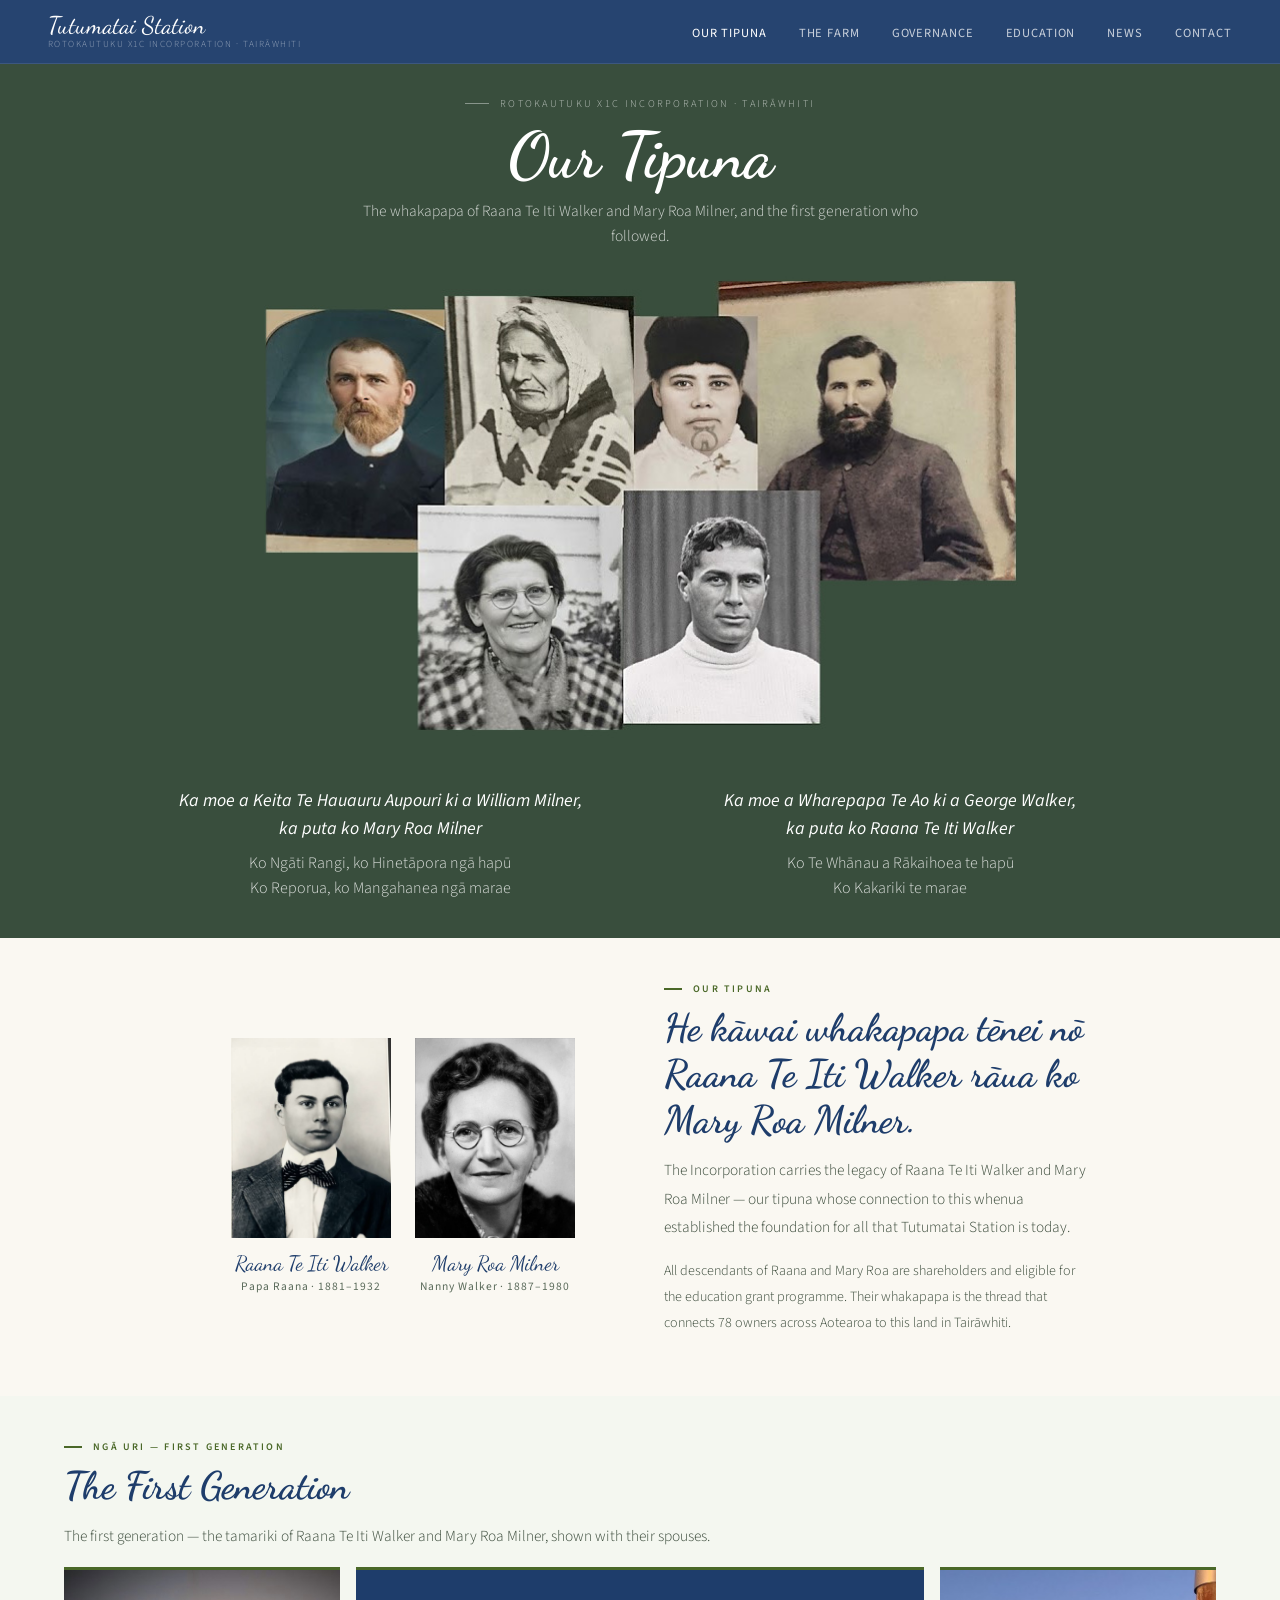
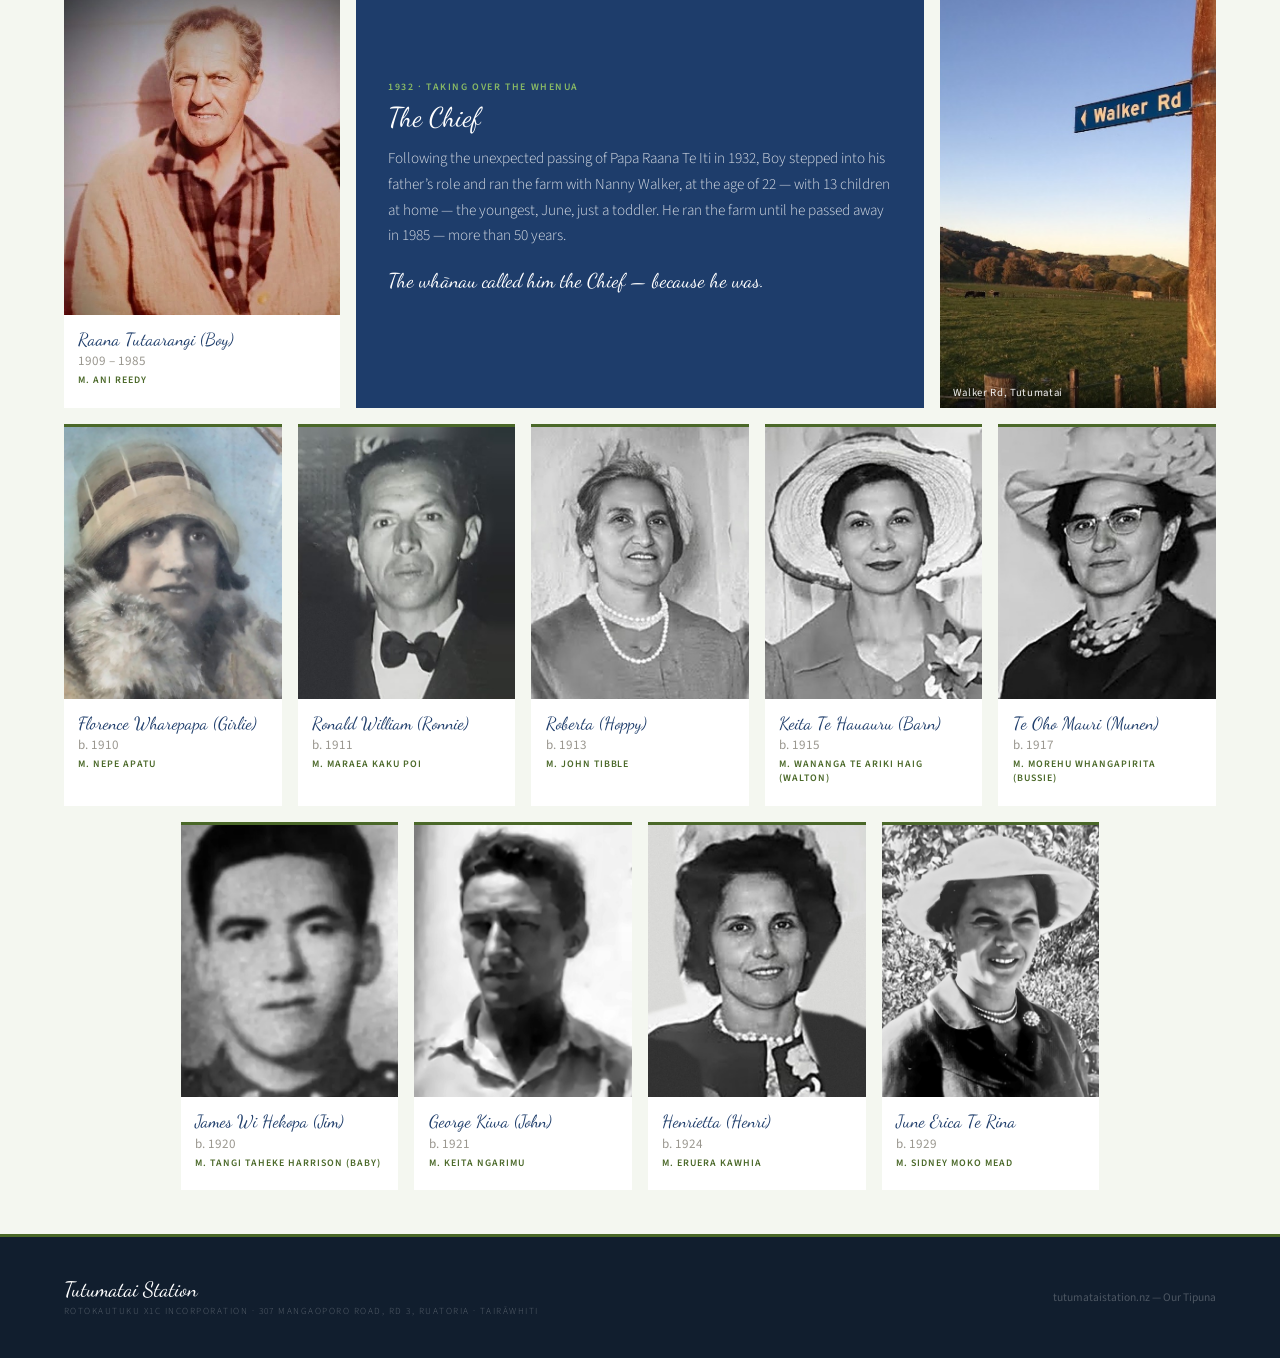
==== commit 219d17f7: "Tipuna: Girlie's portrait (merged from four photos to remove glass reflections) Co-Authored-By: Clau" ====
--- a/about.html
+++ b/about.html
@@ -196,7 +196,7 @@
     <div class="com-grid g1-row">
 
       <div class="person-card">
-        <img src="/images/g1-10.jpg?v=20261015a" class="person-photo" alt="Florence Wharepapa (Girlie)"
+        <img src="/images/g1-10.jpg?v=20261023a" class="person-photo" alt="Florence Wharepapa (Girlie)"
              onerror="this.outerHTML='<div class=\'person-photo-ph\'><span>g1-10.jpg</span></div>'">
         <div class="person-body">
           <div class="person-name">Florence Wharepapa (Girlie)</div>
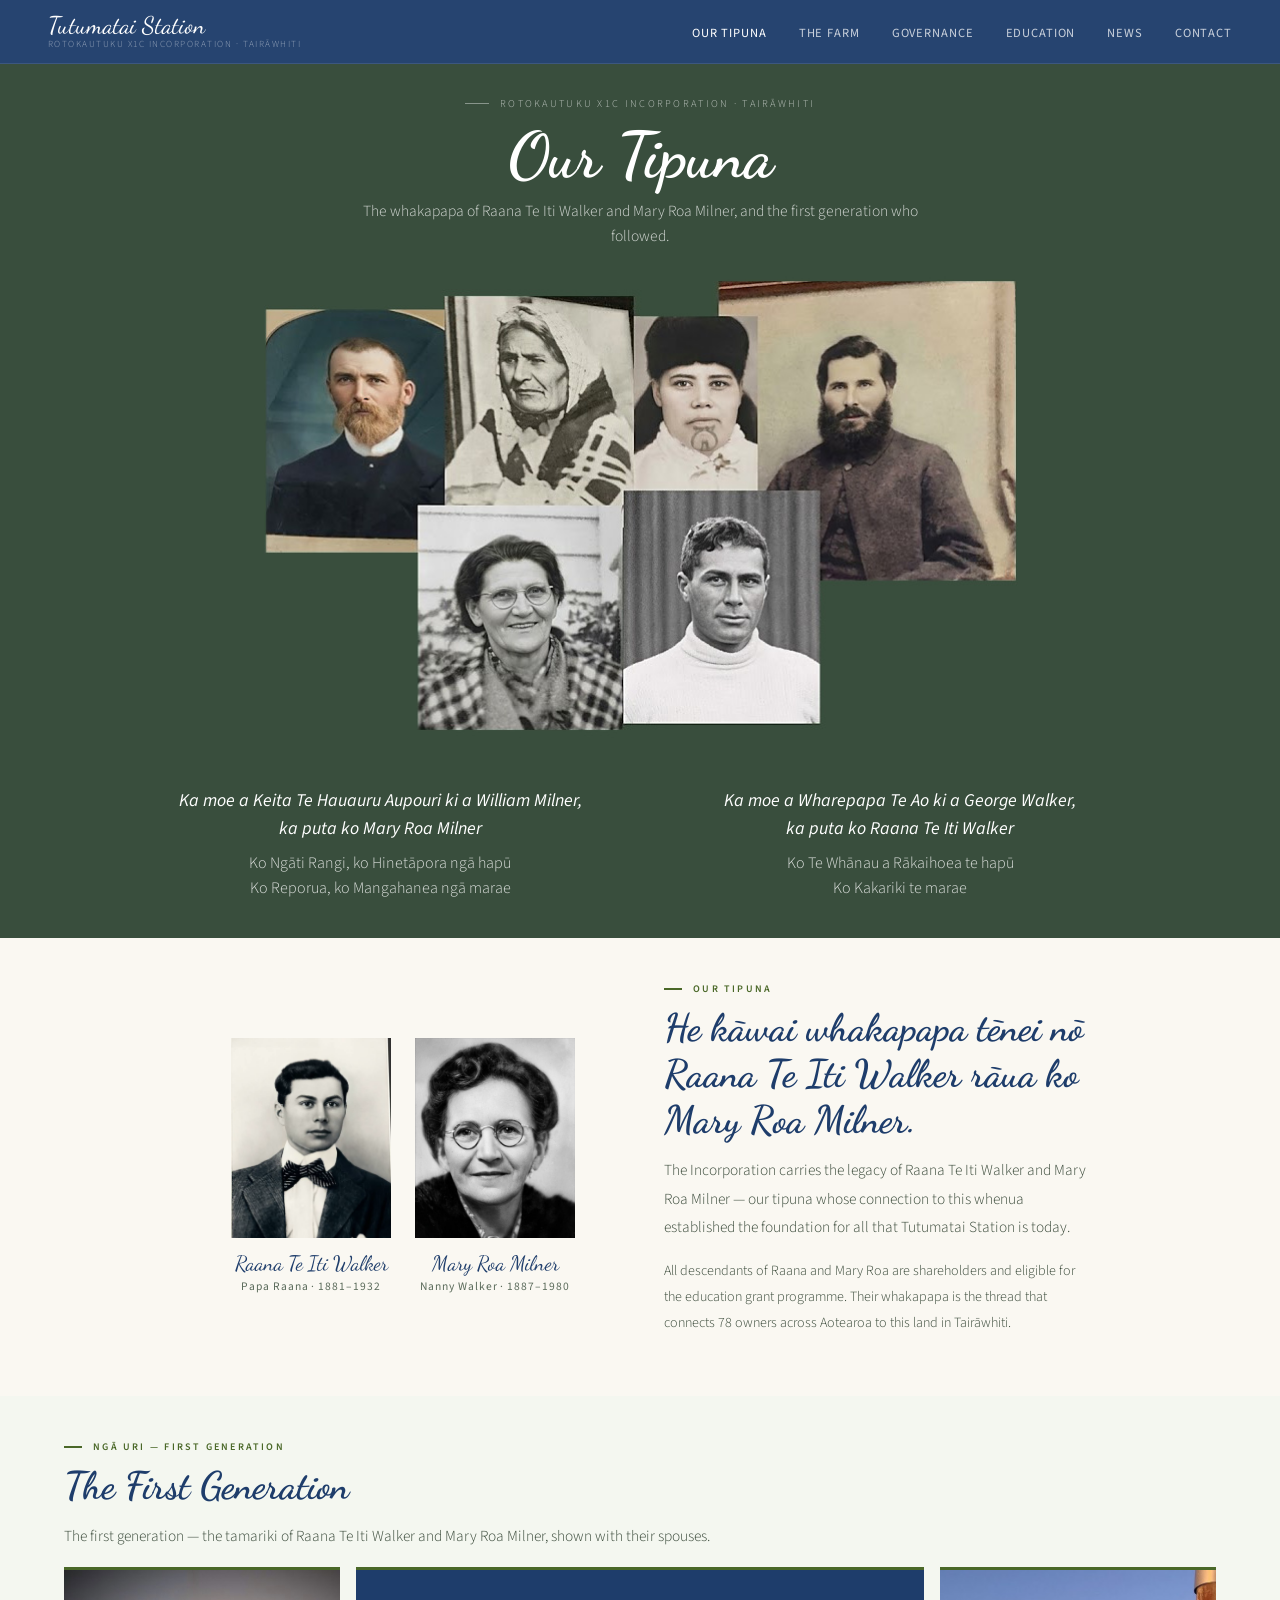
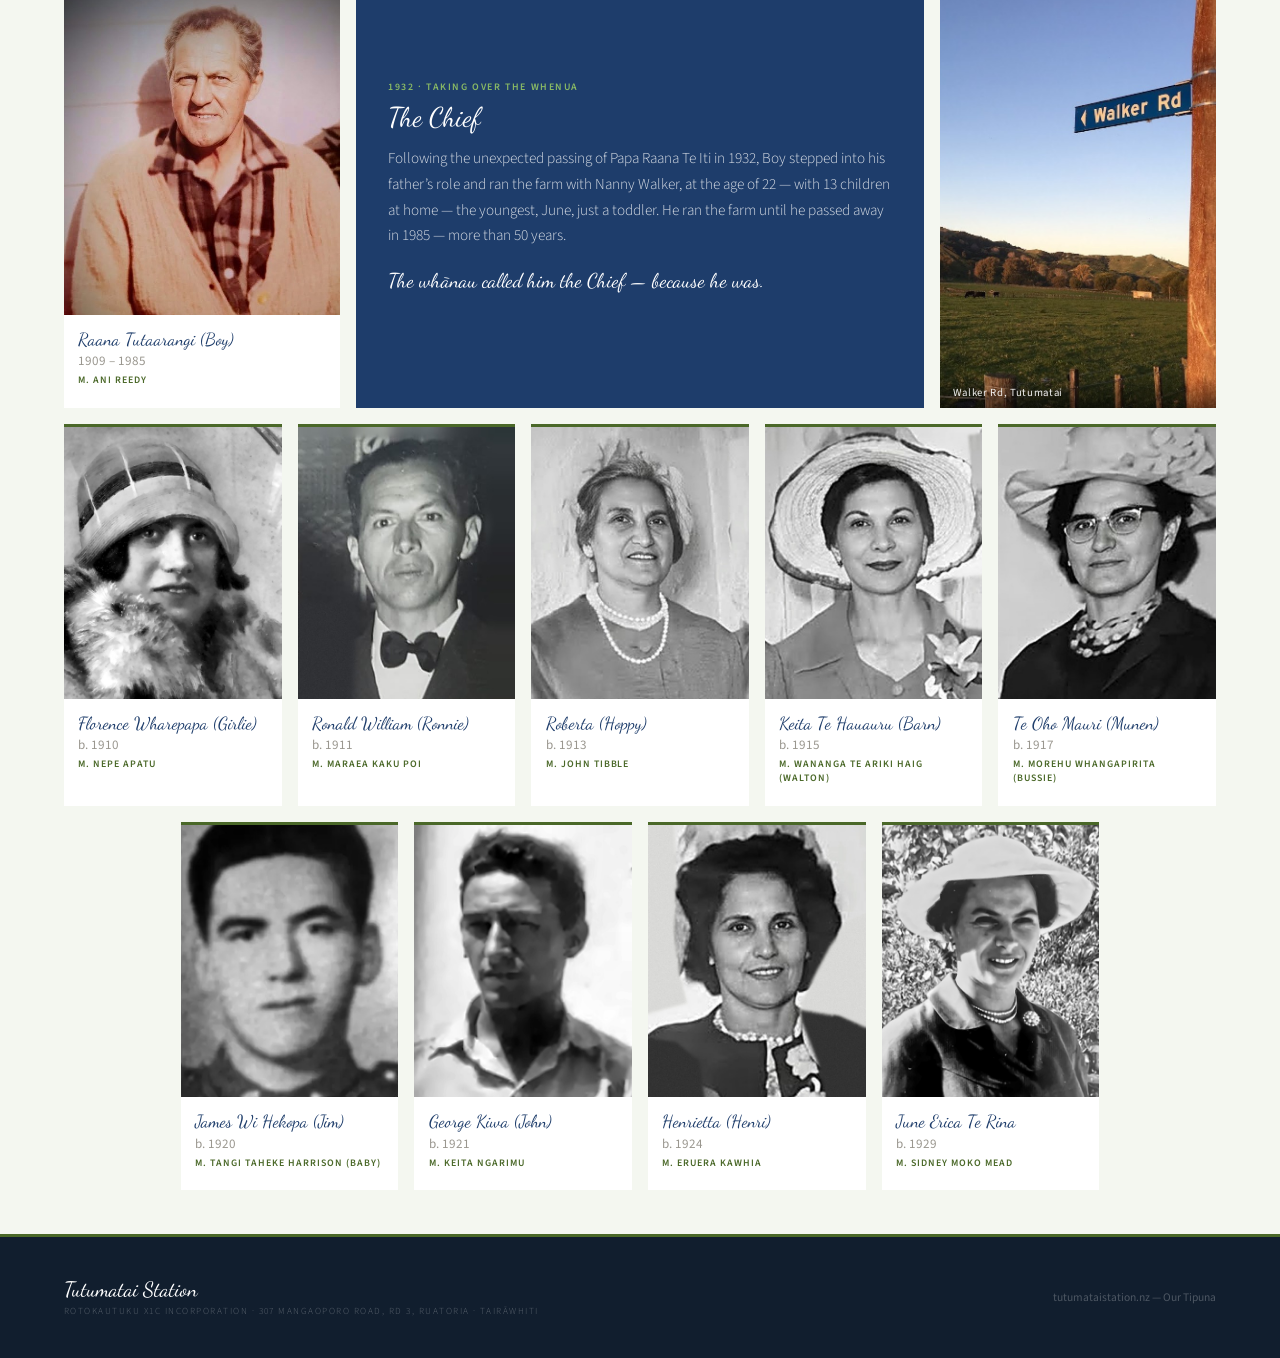
==== commit 76c9753c: "Tipuna: Girlie's portrait in black and white Co-Authored-By: Claude Opus 5.5 <noreply@anthropic.com>" ====
--- a/about.html
+++ b/about.html
@@ -196,7 +196,7 @@
     <div class="com-grid g1-row">
 
       <div class="person-card">
-        <img src="/images/g1-10.jpg?v=20261023a" class="person-photo" alt="Florence Wharepapa (Girlie)"
+        <img src="/images/g1-10.jpg?v=20261023b" class="person-photo" alt="Florence Wharepapa (Girlie)"
              onerror="this.outerHTML='<div class=\'person-photo-ph\'><span>g1-10.jpg</span></div>'">
         <div class="person-body">
           <div class="person-name">Florence Wharepapa (Girlie)</div>
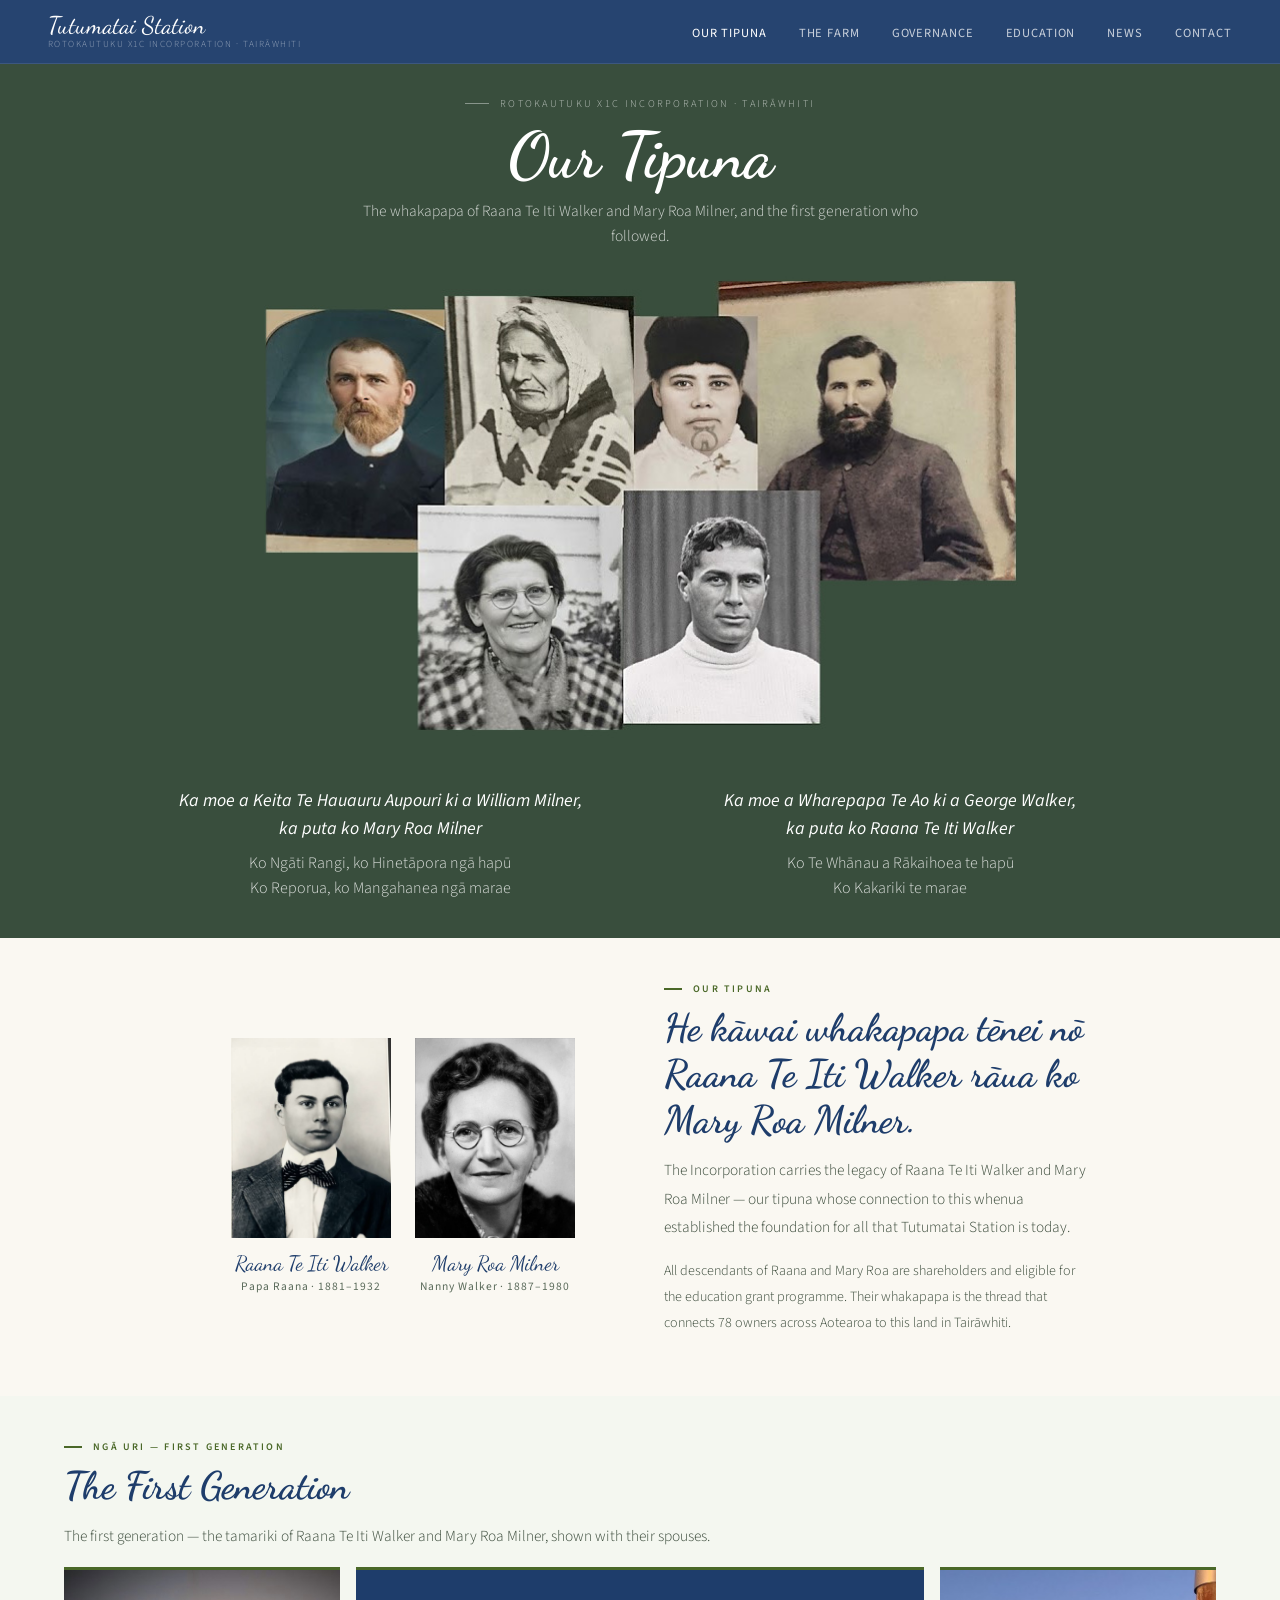
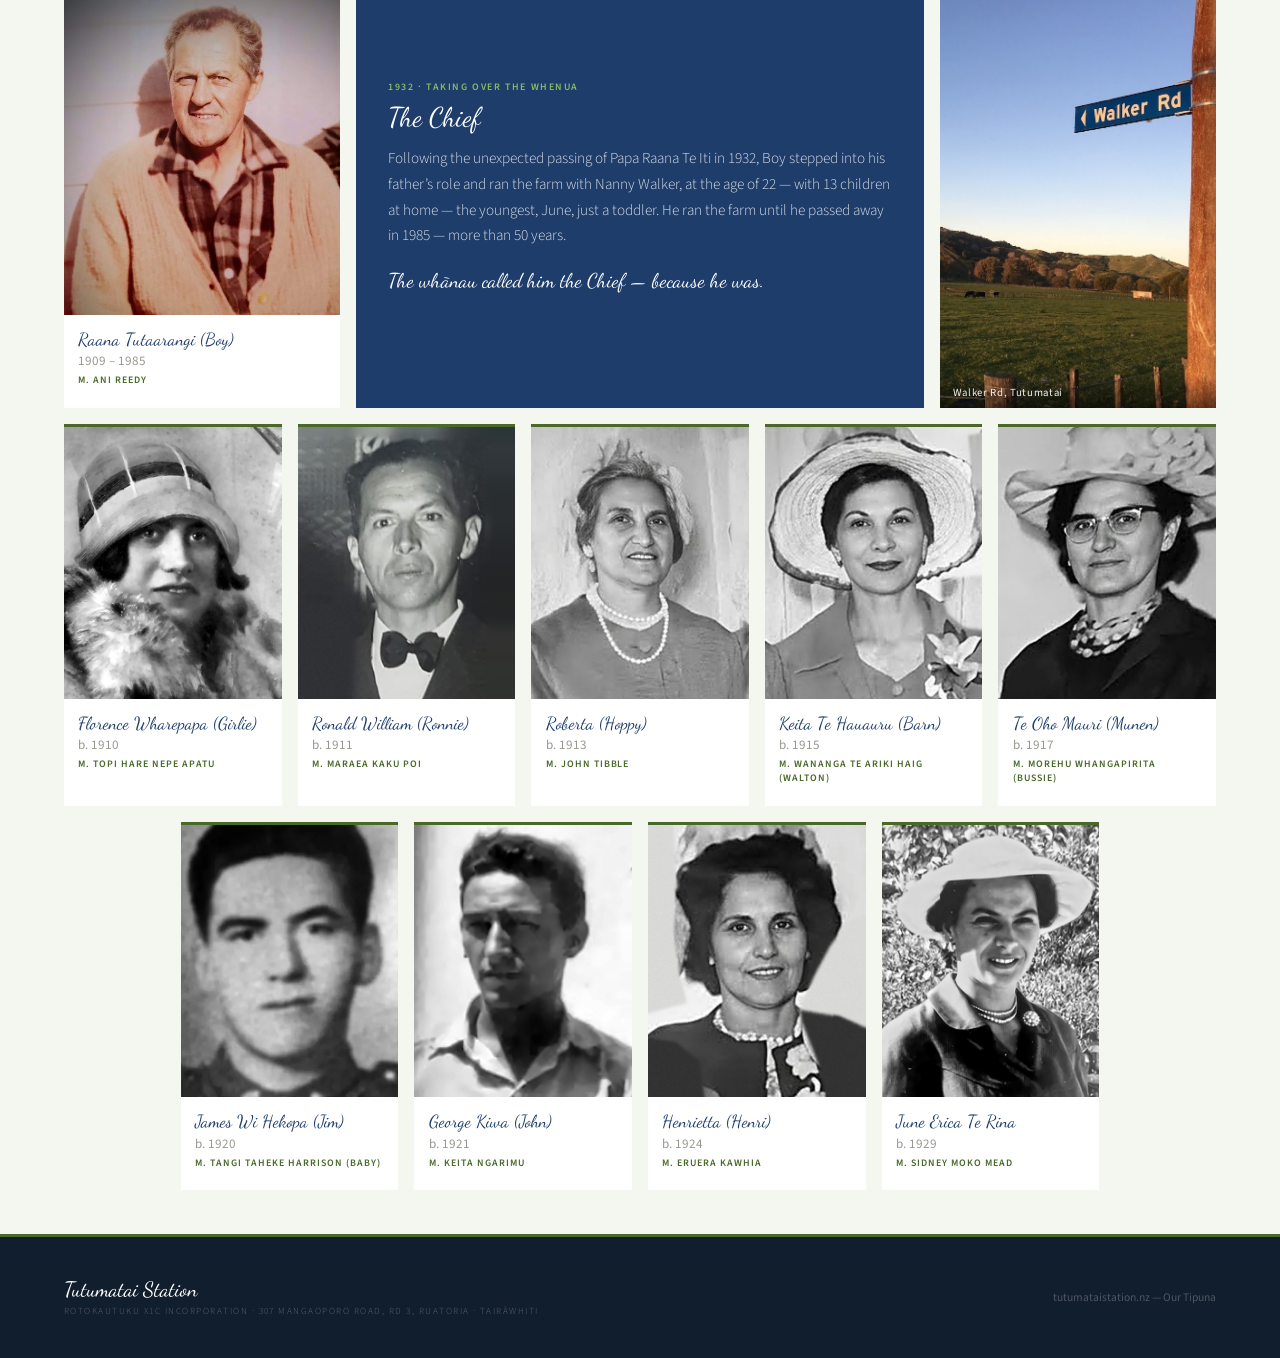
==== commit 22545b23: "Tipuna: Girlie's husband's full name Co-Authored-By: Claude Opus 5.5 <noreply@anthropic.com> Claude-" ====
--- a/about.html
+++ b/about.html
@@ -201,7 +201,7 @@
         <div class="person-body">
           <div class="person-name">Florence Wharepapa (Girlie)</div>
           <div class="g1-dates">b. 1910</div>
-          <div class="person-role">m. Nepe Apatu</div>
+          <div class="person-role">m. Topi Hare Nepe Apatu</div>
         </div>
       </div>
 
